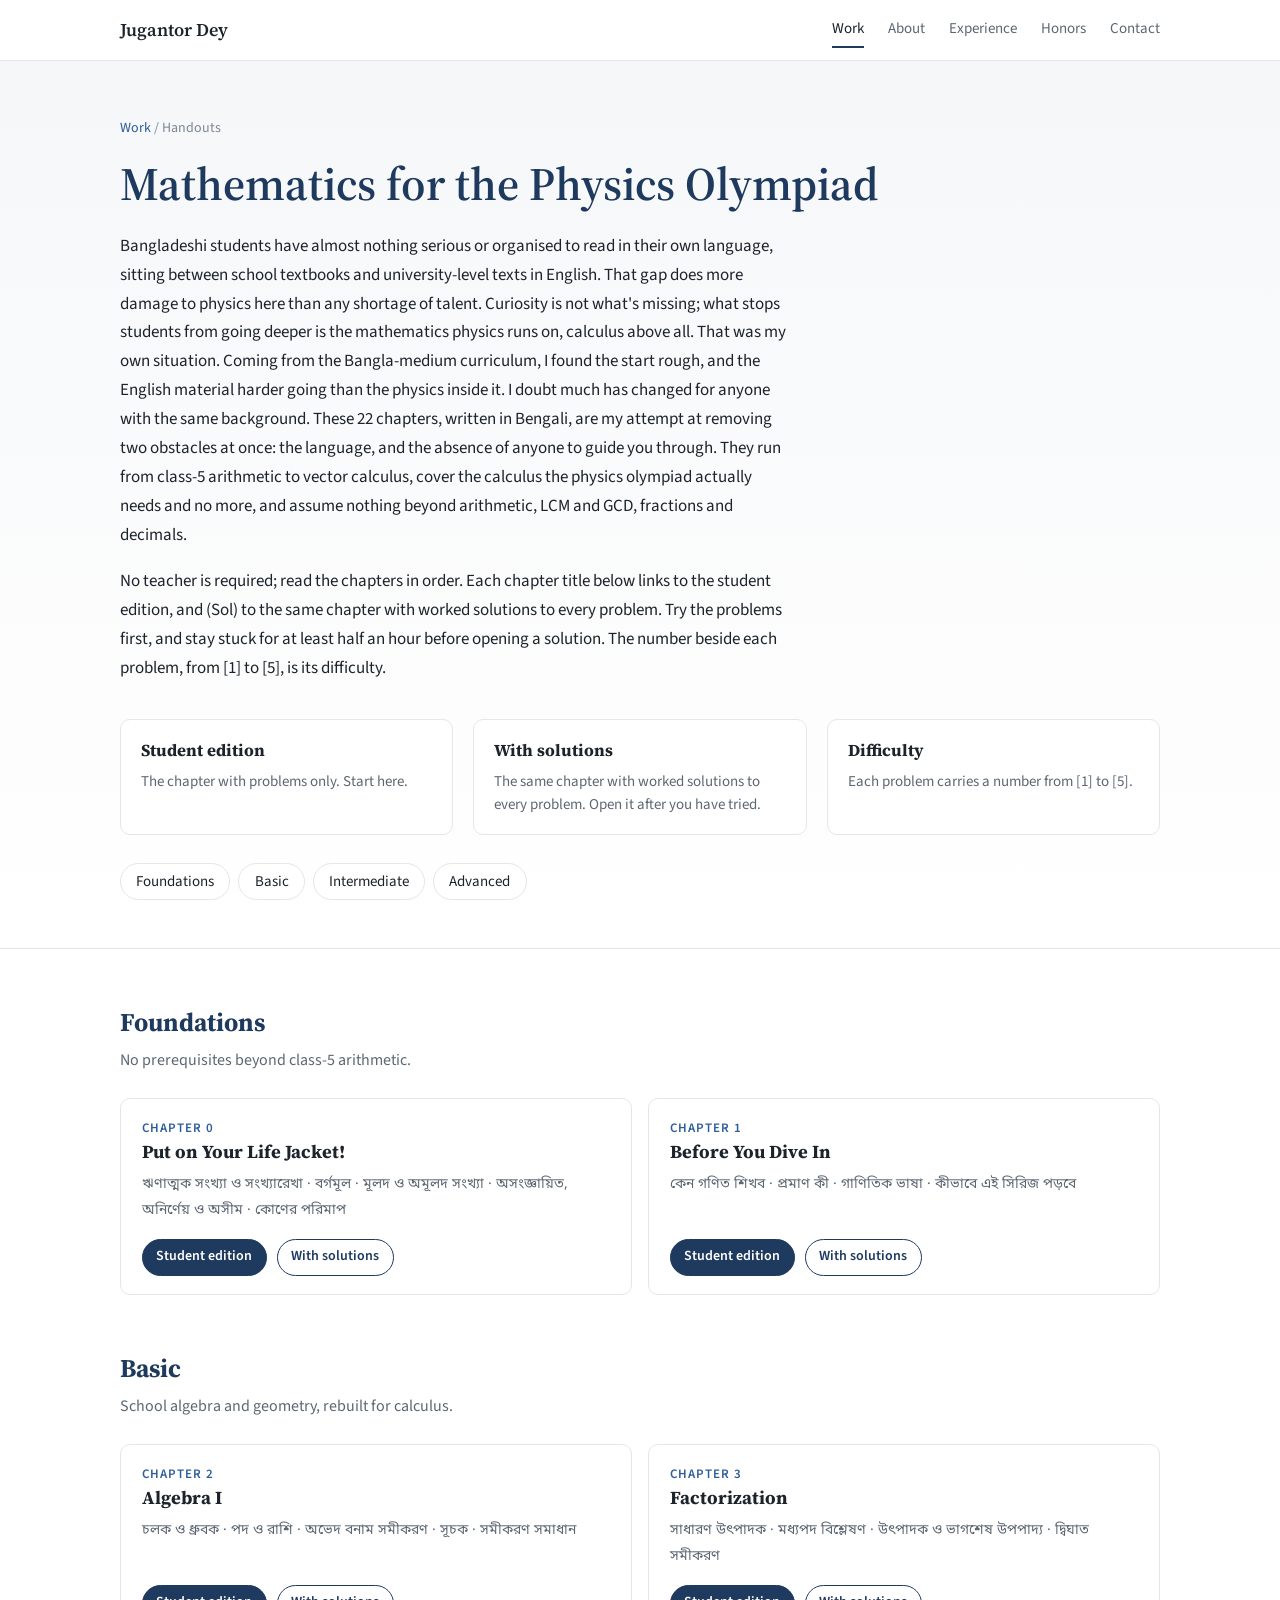
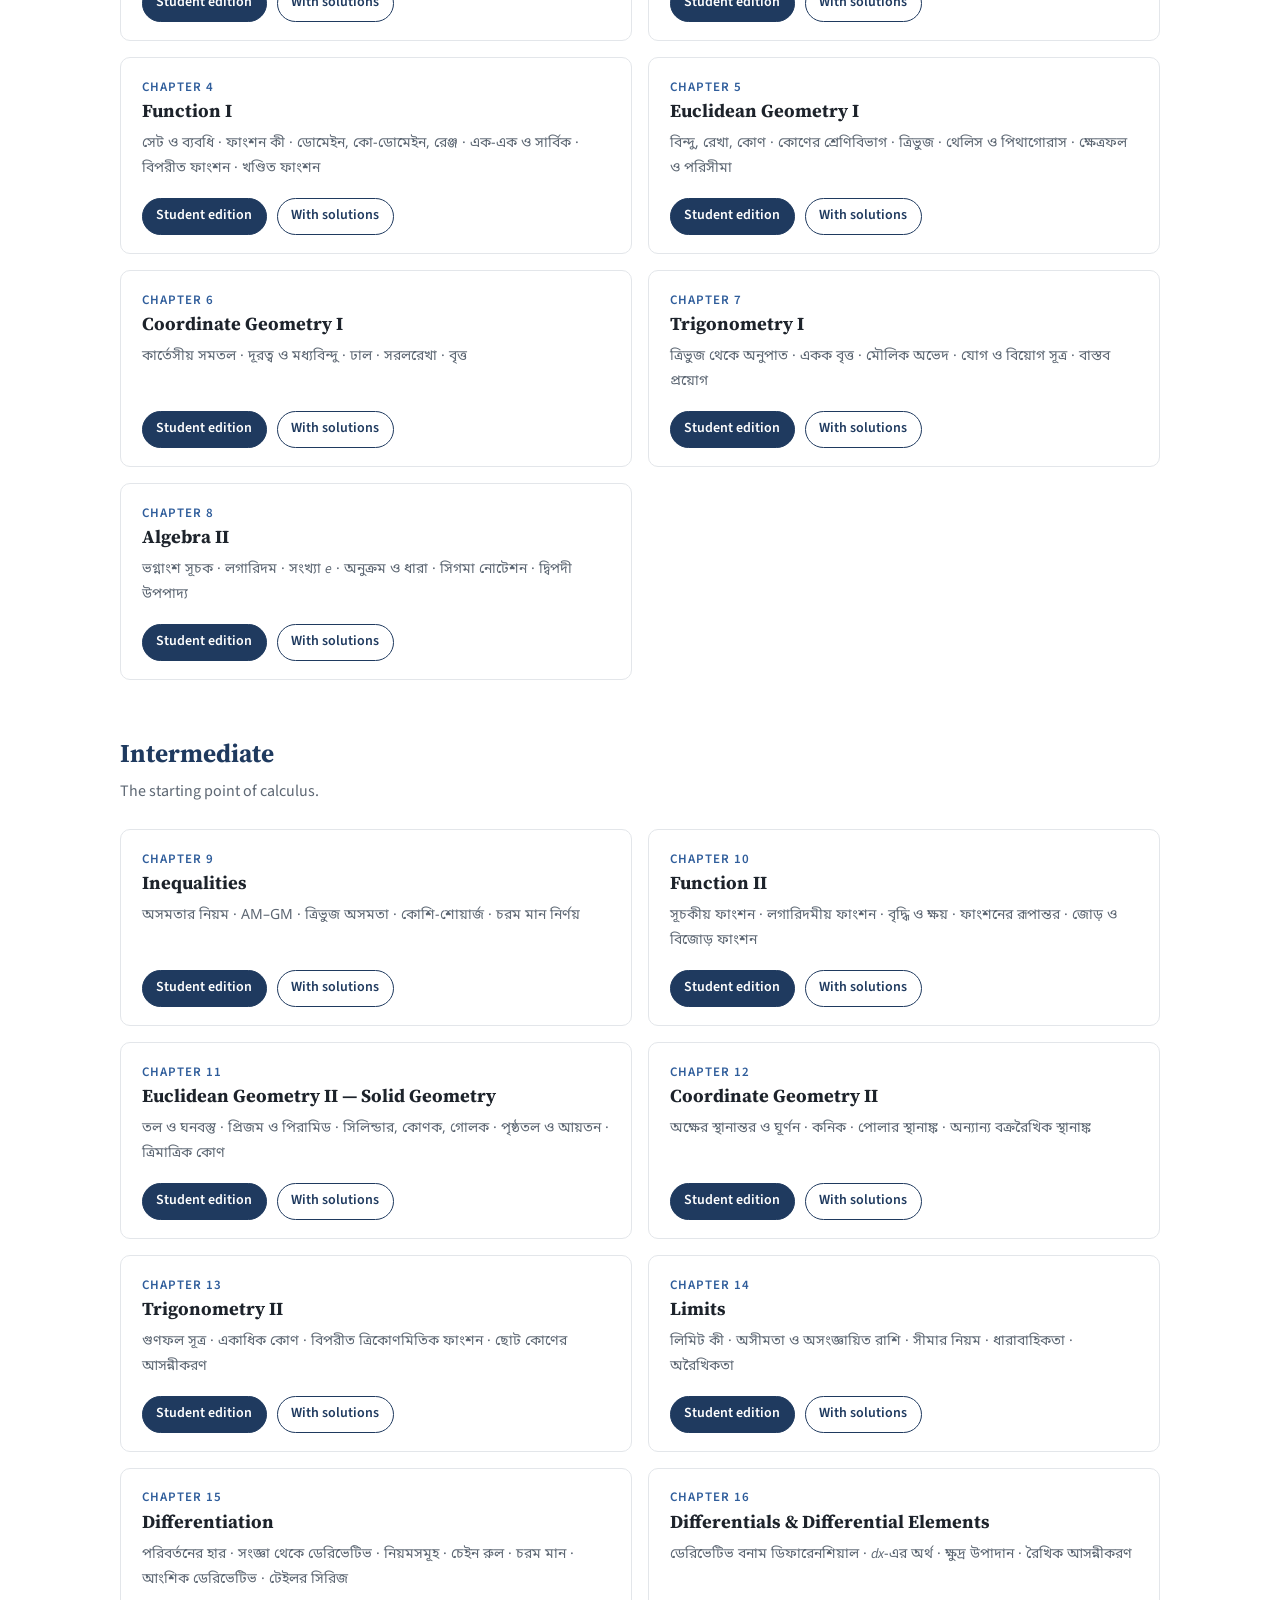
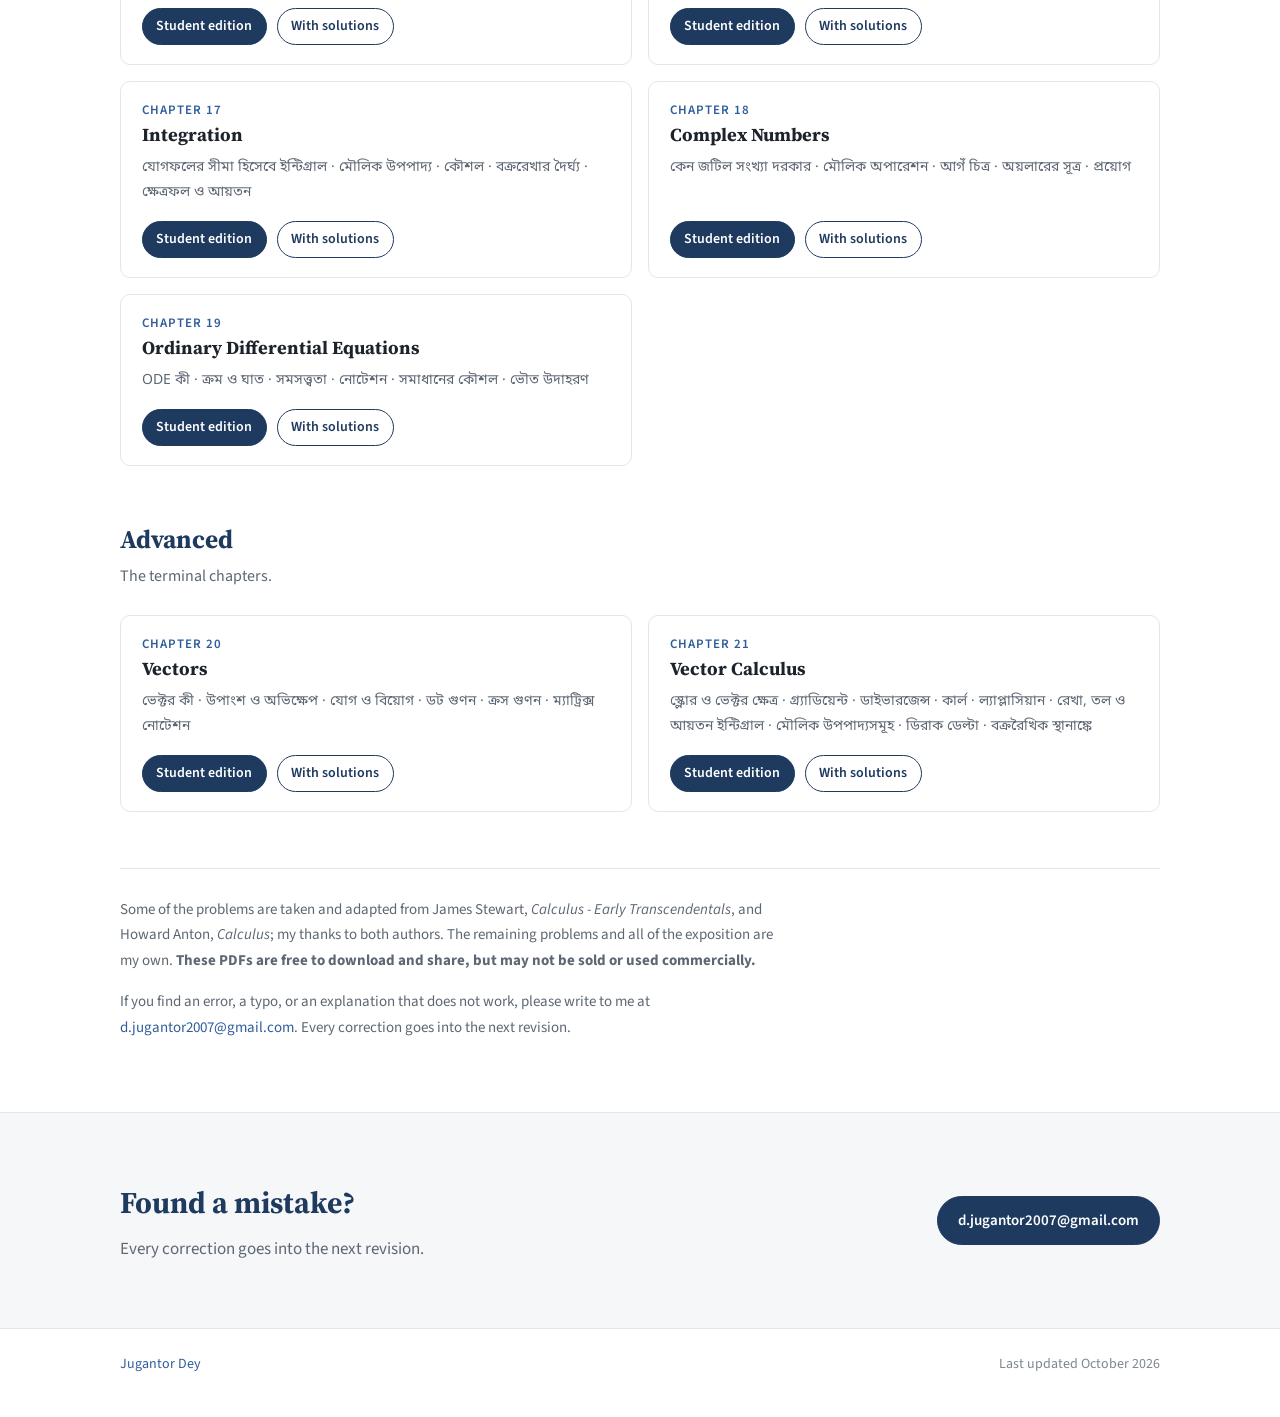
==== handouts.html @ 784e4727 "Add files via upload" ====
<!DOCTYPE html>
<html lang="en">
<head>
<meta charset="utf-8">
<meta name="viewport" content="width=device-width, initial-scale=1">
<title>Mathematics for the Physics Olympiad | Jugantor Dey</title>
<meta name="description" content="A free 22-chapter Bangla handout series, from class-5 arithmetic to vector calculus, for physics olympiad preparation. Student and worked-solutions editions.">
<link rel="preconnect" href="https://fonts.googleapis.com">
<link rel="preconnect" href="https://fonts.gstatic.com" crossorigin>
<link href="https://fonts.googleapis.com/css2?family=Source+Sans+3:ital,wght@0,300;0,400;0,600;1,400&family=Source+Serif+4:wght@400;600&family=Noto+Sans+Bengali:wght@400;500&display=swap" rel="stylesheet">
<link rel="stylesheet" href="style.css">
<script defer src="https://cloud.umami.is/script.js" data-website-id="651d6be3-6963-49e7-a22d-0ef7555b28bb"></script>
</head>
<body>

<header class="topbar">
  <div class="wrap">
    <a class="brand" href="./">Jugantor Dey</a>
    <nav aria-label="Main">
      <a href="./#work" aria-current="page">Work</a>
      <a href="./#about">About</a>
      <a href="./#experience">Experience</a>
      <a href="./#honors">Honors</a>
      <a href="./#contact">Contact</a>
    </nav>
  </div>
</header>

<section class="page-head">
  <div class="wrap prose">
    <p class="crumb"><a href="./#work">Work</a> / Handouts</p>
    <h1>Mathematics for the Physics Olympiad</h1>
    <p>Bangladeshi students have almost nothing serious or organised to read in their own language, sitting between school textbooks and university-level texts in English. That gap does more damage to physics here than any shortage of talent. Curiosity is not what's missing; what stops students from going deeper is the mathematics physics runs on, calculus above all. That was my own situation. Coming from the Bangla-medium curriculum, I found the start rough, and the English material harder going than the physics inside it. I doubt much has changed for anyone with the same background. These 22 chapters, written in Bengali, are my attempt at removing two obstacles at once: the language, and the absence of anyone to guide you through. They run from class-5 arithmetic to vector calculus, cover the calculus the physics olympiad actually needs and no more, and assume nothing beyond arithmetic, LCM and GCD, fractions and decimals.</p>
    <p>No teacher is required; read the chapters in order. Each chapter title below links to the student edition, and (Sol) to the same chapter with worked solutions to every problem. Try the problems first, and stay stuck for at least half an hour before opening a solution. The number beside each problem, from [1] to [5], is its difficulty.</p>
    <div class="howto">
      <div><b>Student edition</b><span>The chapter with problems only. Start here.</span></div>
      <div><b>With solutions</b><span>The same chapter with worked solutions to every problem. Open it after you have tried.</span></div>
      <div><b>Difficulty</b><span>Each problem carries a number from [1] to [5].</span></div>
    </div>
    <nav class="tiers" aria-label="Sections"><a href="#foundations">Foundations</a><a href="#basic">Basic</a><a href="#intermediate">Intermediate</a><a href="#advanced">Advanced</a></nav>
  </div>
</section>

<main>
  <div class="wrap">

  <section class="tier" id="foundations">
    <h2>Foundations</h2>
    <p class="tier-note">No prerequisites beyond class-5 arithmetic.</p>
    <div class="chapters">
      <article class="chapter">
        <span class="num">CHAPTER 0</span>
        <h3>Put on Your Life Jacket!</h3>
        <p class="topics" lang="bn">ঋণাত্মক সংখ্যা ও সংখ্যারেখা · বর্গমূল · মূলদ ও অমূলদ সংখ্যা · অসংজ্ঞায়িত, অনির্ণেয় ও অসীম · কোণের পরিমাপ</p>
        <div class="get">
          <a class="stu" target="_blank" href="pdf/ch00-student.pdf" data-goatcounter-click="ch00-student">Student edition</a>
          <a class="sol" target="_blank" href="pdf/ch00-full.pdf" data-goatcounter-click="ch00-full">With solutions</a>
        </div>
      </article>
      <article class="chapter">
        <span class="num">CHAPTER 1</span>
        <h3>Before You Dive In</h3>
        <p class="topics" lang="bn">কেন গণিত শিখব · প্রমাণ কী · গাণিতিক ভাষা · কীভাবে এই সিরিজ পড়বে</p>
        <div class="get">
          <a class="stu" target="_blank" href="pdf/ch01-student.pdf" data-goatcounter-click="ch01-student">Student edition</a>
          <a class="sol" target="_blank" href="pdf/ch01-full.pdf" data-goatcounter-click="ch01-full">With solutions</a>
        </div>
      </article>
    </div>
  </section>

  <section class="tier" id="basic">
    <h2>Basic</h2>
    <p class="tier-note">School algebra and geometry, rebuilt for calculus.</p>
    <div class="chapters">
      <article class="chapter">
        <span class="num">CHAPTER 2</span>
        <h3>Algebra I</h3>
        <p class="topics" lang="bn">চলক ও ধ্রুবক · পদ ও রাশি · অভেদ বনাম সমীকরণ · সূচক · সমীকরণ সমাধান</p>
        <div class="get">
          <a class="stu" target="_blank" href="pdf/ch02-student.pdf" data-goatcounter-click="ch02-student">Student edition</a>
          <a class="sol" target="_blank" href="pdf/ch02-full.pdf" data-goatcounter-click="ch02-full">With solutions</a>
        </div>
      </article>
      <article class="chapter">
        <span class="num">CHAPTER 3</span>
        <h3>Factorization</h3>
        <p class="topics" lang="bn">সাধারণ উৎপাদক · মধ্যপদ বিশ্লেষণ · উৎপাদক ও ভাগশেষ উপপাদ্য · দ্বিঘাত সমীকরণ</p>
        <div class="get">
          <a class="stu" target="_blank" href="pdf/ch03-student.pdf" data-goatcounter-click="ch03-student">Student edition</a>
          <a class="sol" target="_blank" href="pdf/ch03-full.pdf" data-goatcounter-click="ch03-full">With solutions</a>
        </div>
      </article>
      <article class="chapter">
        <span class="num">CHAPTER 4</span>
        <h3>Function I</h3>
        <p class="topics" lang="bn">সেট ও ব্যবধি · ফাংশন কী · ডোমেইন, কো-ডোমেইন, রেঞ্জ · এক-এক ও সার্বিক · বিপরীত ফাংশন · খণ্ডিত ফাংশন</p>
        <div class="get">
          <a class="stu" target="_blank" href="pdf/ch04-student.pdf" data-goatcounter-click="ch04-student">Student edition</a>
          <a class="sol" target="_blank" href="pdf/ch04-full.pdf" data-goatcounter-click="ch04-full">With solutions</a>
        </div>
      </article>
      <article class="chapter">
        <span class="num">CHAPTER 5</span>
        <h3>Euclidean Geometry I</h3>
        <p class="topics" lang="bn">বিন্দু, রেখা, কোণ · কোণের শ্রেণিবিভাগ · ত্রিভুজ · থেলিস ও পিথাগোরাস · ক্ষেত্রফল ও পরিসীমা</p>
        <div class="get">
          <a class="stu" target="_blank" href="pdf/ch05-student.pdf" data-goatcounter-click="ch05-student">Student edition</a>
          <a class="sol" target="_blank" href="pdf/ch05-full.pdf" data-goatcounter-click="ch05-full">With solutions</a>
        </div>
      </article>
      <article class="chapter">
        <span class="num">CHAPTER 6</span>
        <h3>Coordinate Geometry I</h3>
        <p class="topics" lang="bn">কার্তেসীয় সমতল · দূরত্ব ও মধ্যবিন্দু · ঢাল · সরলরেখা · বৃত্ত</p>
        <div class="get">
          <a class="stu" target="_blank" href="pdf/ch06-student.pdf" data-goatcounter-click="ch06-student">Student edition</a>
          <a class="sol" target="_blank" href="pdf/ch06-full.pdf" data-goatcounter-click="ch06-full">With solutions</a>
        </div>
      </article>
      <article class="chapter">
        <span class="num">CHAPTER 7</span>
        <h3>Trigonometry I</h3>
        <p class="topics" lang="bn">ত্রিভুজ থেকে অনুপাত · একক বৃত্ত · মৌলিক অভেদ · যোগ ও বিয়োগ সূত্র · বাস্তব প্রয়োগ</p>
        <div class="get">
          <a class="stu" target="_blank" href="pdf/ch07-student.pdf" data-goatcounter-click="ch07-student">Student edition</a>
          <a class="sol" target="_blank" href="pdf/ch07-full.pdf" data-goatcounter-click="ch07-full">With solutions</a>
        </div>
      </article>
      <article class="chapter">
        <span class="num">CHAPTER 8</span>
        <h3>Algebra II</h3>
        <p class="topics" lang="bn">ভগ্নাংশ সূচক · লগারিদম · সংখ্যা <i lang="en">e</i> · অনুক্রম ও ধারা · সিগমা নোটেশন · দ্বিপদী উপপাদ্য</p>
        <div class="get">
          <a class="stu" target="_blank" href="pdf/ch08-student.pdf" data-goatcounter-click="ch08-student">Student edition</a>
          <a class="sol" target="_blank" href="pdf/ch08-full.pdf" data-goatcounter-click="ch08-full">With solutions</a>
        </div>
      </article>
    </div>
  </section>

  <section class="tier" id="intermediate">
    <h2>Intermediate</h2>
    <p class="tier-note">The starting point of calculus.</p>
    <div class="chapters">
      <article class="chapter">
        <span class="num">CHAPTER 9</span>
        <h3>Inequalities</h3>
        <p class="topics" lang="bn">অসমতার নিয়ম · AM–GM · ত্রিভুজ অসমতা · কোশি-শোয়ার্জ · চরম মান নির্ণয়</p>
        <div class="get">
          <a class="stu" target="_blank" href="pdf/ch09-student.pdf" data-goatcounter-click="ch09-student">Student edition</a>
          <a class="sol" target="_blank" href="pdf/ch09-full.pdf" data-goatcounter-click="ch09-full">With solutions</a>
        </div>
      </article>
      <article class="chapter">
        <span class="num">CHAPTER 10</span>
        <h3>Function II</h3>
        <p class="topics" lang="bn">সূচকীয় ফাংশন · লগারিদমীয় ফাংশন · বৃদ্ধি ও ক্ষয় · ফাংশনের রূপান্তর · জোড় ও বিজোড় ফাংশন</p>
        <div class="get">
          <a class="stu" target="_blank" href="pdf/ch10-student.pdf" data-goatcounter-click="ch10-student">Student edition</a>
          <a class="sol" target="_blank" href="pdf/ch10-full.pdf" data-goatcounter-click="ch10-full">With solutions</a>
        </div>
      </article>
      <article class="chapter">
        <span class="num">CHAPTER 11</span>
        <h3>Euclidean Geometry II — Solid Geometry</h3>
        <p class="topics" lang="bn">তল ও ঘনবস্তু · প্রিজম ও পিরামিড · সিলিন্ডার, কোণক, গোলক · পৃষ্ঠতল ও আয়তন · ত্রিমাত্রিক কোণ</p>
        <div class="get">
          <a class="stu" target="_blank" href="pdf/ch11-student.pdf" data-goatcounter-click="ch11-student">Student edition</a>
          <a class="sol" target="_blank" href="pdf/ch11-full.pdf" data-goatcounter-click="ch11-full">With solutions</a>
        </div>
      </article>
      <article class="chapter">
        <span class="num">CHAPTER 12</span>
        <h3>Coordinate Geometry II</h3>
        <p class="topics" lang="bn">অক্ষের স্থানান্তর ও ঘূর্ণন · কনিক · পোলার স্থানাঙ্ক · অন্যান্য বক্ররৈখিক স্থানাঙ্ক</p>
        <div class="get">
          <a class="stu" target="_blank" href="pdf/ch12-student.pdf" data-goatcounter-click="ch12-student">Student edition</a>
          <a class="sol" target="_blank" href="pdf/ch12-full.pdf" data-goatcounter-click="ch12-full">With solutions</a>
        </div>
      </article>
      <article class="chapter">
        <span class="num">CHAPTER 13</span>
        <h3>Trigonometry II</h3>
        <p class="topics" lang="bn">গুণফল সূত্র · একাধিক কোণ · বিপরীত ত্রিকোণমিতিক ফাংশন · ছোট কোণের আসন্নীকরণ</p>
        <div class="get">
          <a class="stu" target="_blank" href="pdf/ch13-student.pdf" data-goatcounter-click="ch13-student">Student edition</a>
          <a class="sol" target="_blank" href="pdf/ch13-full.pdf" data-goatcounter-click="ch13-full">With solutions</a>
        </div>
      </article>
      <article class="chapter">
        <span class="num">CHAPTER 14</span>
        <h3>Limits</h3>
        <p class="topics" lang="bn">লিমিট কী · অসীমতা ও অসংজ্ঞায়িত রাশি · সীমার নিয়ম · ধারাবাহিকতা · অরৈখিকতা</p>
        <div class="get">
          <a class="stu" target="_blank" href="pdf/ch14-student.pdf" data-goatcounter-click="ch14-student">Student edition</a>
          <a class="sol" target="_blank" href="pdf/ch14-full.pdf" data-goatcounter-click="ch14-full">With solutions</a>
        </div>
      </article>
      <article class="chapter">
        <span class="num">CHAPTER 15</span>
        <h3>Differentiation</h3>
        <p class="topics" lang="bn">পরিবর্তনের হার · সংজ্ঞা থেকে ডেরিভেটিভ · নিয়মসমূহ · চেইন রুল · চরম মান · আংশিক ডেরিভেটিভ · টেইলর সিরিজ</p>
        <div class="get">
          <a class="stu" target="_blank" href="pdf/ch15-student.pdf" data-goatcounter-click="ch15-student">Student edition</a>
          <a class="sol" target="_blank" href="pdf/ch15-full.pdf" data-goatcounter-click="ch15-full">With solutions</a>
        </div>
      </article>
      <article class="chapter">
        <span class="num">CHAPTER 16</span>
        <h3>Differentials &amp; Differential Elements</h3>
        <p class="topics" lang="bn">ডেরিভেটিভ বনাম ডিফারেনশিয়াল · <i lang="en">dx</i>-এর অর্থ · ক্ষুদ্র উপাদান · রৈখিক আসন্নীকরণ</p>
        <div class="get">
          <a class="stu" target="_blank" href="pdf/ch16-student.pdf" data-goatcounter-click="ch16-student">Student edition</a>
          <a class="sol" target="_blank" href="pdf/ch16-full.pdf" data-goatcounter-click="ch16-full">With solutions</a>
        </div>
      </article>
      <article class="chapter">
        <span class="num">CHAPTER 17</span>
        <h3>Integration</h3>
        <p class="topics" lang="bn">যোগফলের সীমা হিসেবে ইন্টিগ্রাল · মৌলিক উপপাদ্য · কৌশল · বক্ররেখার দৈর্ঘ্য · ক্ষেত্রফল ও আয়তন</p>
        <div class="get">
          <a class="stu" target="_blank" href="pdf/ch17-student.pdf" data-goatcounter-click="ch17-student">Student edition</a>
          <a class="sol" target="_blank" href="pdf/ch17-full.pdf" data-goatcounter-click="ch17-full">With solutions</a>
        </div>
      </article>
      <article class="chapter">
        <span class="num">CHAPTER 18</span>
        <h3>Complex Numbers</h3>
        <p class="topics" lang="bn">কেন জটিল সংখ্যা দরকার · মৌলিক অপারেশন · আর্গঁ চিত্র · অয়লারের সূত্র · প্রয়োগ</p>
        <div class="get">
          <a class="stu" target="_blank" href="pdf/ch18-student.pdf" data-goatcounter-click="ch18-student">Student edition</a>
          <a class="sol" target="_blank" href="pdf/ch18-full.pdf" data-goatcounter-click="ch18-full">With solutions</a>
        </div>
      </article>
      <article class="chapter">
        <span class="num">CHAPTER 19</span>
        <h3>Ordinary Differential Equations</h3>
        <p class="topics" lang="bn">ODE কী · ক্রম ও ঘাত · সমসত্ত্বতা · নোটেশন · সমাধানের কৌশল · ভৌত উদাহরণ</p>
        <div class="get">
          <a class="stu" target="_blank" href="pdf/ch19-student.pdf" data-goatcounter-click="ch19-student">Student edition</a>
          <a class="sol" target="_blank" href="pdf/ch19-full.pdf" data-goatcounter-click="ch19-full">With solutions</a>
        </div>
      </article>
    </div>
  </section>

  <section class="tier" id="advanced">
    <h2>Advanced</h2>
    <p class="tier-note">The terminal chapters.</p>
    <div class="chapters">
      <article class="chapter">
        <span class="num">CHAPTER 20</span>
        <h3>Vectors</h3>
        <p class="topics" lang="bn">ভেক্টর কী · উপাংশ ও অভিক্ষেপ · যোগ ও বিয়োগ · ডট গুণন · ক্রস গুণন · ম্যাট্রিক্স নোটেশন</p>
        <div class="get">
          <a class="stu" target="_blank" href="pdf/ch20-student.pdf" data-goatcounter-click="ch20-student">Student edition</a>
          <a class="sol" target="_blank" href="pdf/ch20-full.pdf" data-goatcounter-click="ch20-full">With solutions</a>
        </div>
      </article>
      <article class="chapter">
        <span class="num">CHAPTER 21</span>
        <h3>Vector Calculus</h3>
        <p class="topics" lang="bn">স্কেলার ও ভেক্টর ক্ষেত্র · গ্র্যাডিয়েন্ট · ডাইভারজেন্স · কার্ল · ল্যাপ্লাসিয়ান · রেখা, তল ও আয়তন ইন্টিগ্রাল · মৌলিক উপপাদ্যসমূহ · ডিরাক ডেল্টা · বক্ররৈখিক স্থানাঙ্কে</p>
        <div class="get">
          <a class="stu" target="_blank" href="pdf/ch21-student.pdf" data-goatcounter-click="ch21-student">Student edition</a>
          <a class="sol" target="_blank" href="pdf/ch21-full.pdf" data-goatcounter-click="ch21-full">With solutions</a>
        </div>
      </article>
    </div>
  </section>

    <div class="notes">
      <p>Some of the problems are taken and adapted from James Stewart, <i>Calculus - Early Transcendentals</i>, and Howard Anton, <i>Calculus</i>; my thanks to both authors. The remaining problems and all of the exposition are my own. <b>These PDFs are free to download and share, but may not be sold or used commercially.</b></p>
      <p>If you find an error, a typo, or an explanation that does not work, please write to me at <a href="mailto:d.jugantor2007@gmail.com">d.jugantor2007@gmail.com</a>. Every correction goes into the next revision.</p>
    </div>
  </div>
</main>

<section class="contact" id="contact">
  <div class="wrap">
    <div>
      <h2>Found a mistake?</h2>
      <p>Every correction goes into the next revision.</p>
    </div>
    <div class="btn-row">
      <a class="btn" href="mailto:d.jugantor2007@gmail.com">d.jugantor2007@gmail.com</a>
    </div>
  </div>
</section>

<footer>
  <div class="wrap">
    <p><a href="./">Jugantor Dey</a></p>
    <p>Last updated October 2026</p>
  </div>
</footer>

<script data-goatcounter="https://jugantordey.goatcounter.com/count"
        async src="//gc.zgo.at/count.js"></script>

</body>
</html>
---- style.css ----
/* ==========================================================================
   Jugantor Dey — portfolio stylesheet
   Headings: Source Serif 4. Body: Source Sans 3. Bengali: Noto Sans Bengali
   (any element carrying lang="bn" picks it up automatically).
   ========================================================================== */

:root {
  --bg:        #ffffff;
  --bg-soft:   #f6f7f9;
  --ink:       #1d232b;
  --muted:     #5d6773;
  --faint:     #7d8793;
  --rule:      #e3e6ea;
  --accent:    #1f3a5f;
  --accent-2:  #2f5d9b;
  --accent-bg: #eef3f9;

  --serif: "Source Serif 4", Georgia, "Times New Roman", serif;
  --sans:  "Source Sans 3", -apple-system, "Segoe UI", Roboto, sans-serif;
  --bn:    "Noto Sans Bengali", sans-serif;

  --wrap: 68rem;
  --measure: 42rem;
  --radius: 10px;
}

*, *::before, *::after { box-sizing: border-box; }
html { -webkit-text-size-adjust: 100%; scroll-behavior: smooth; scroll-padding-top: 4.5rem; }

body {
  margin: 0;
  background: var(--bg);
  color: var(--ink);
  font-family: var(--sans);
  font-size: 1.0625rem;
  line-height: 1.7;
  text-rendering: optimizeLegibility;
}

img { max-width: 100%; display: block; }

[lang="bn"] { font-family: var(--bn); line-height: 1.85; }
[lang="bn"] [lang="en"] { font-family: var(--sans); }

a { color: var(--accent-2); text-decoration: none; }
a:hover { text-decoration: underline; }
a:focus-visible, button:focus-visible {
  outline: 2px solid var(--accent-2);
  outline-offset: 2px;
  border-radius: 3px;
}

.wrap { max-width: var(--wrap); margin-inline: auto; padding-inline: 1.5rem; }

/* --- top navigation ------------------------------------------------------ */

.topbar {
  position: sticky;
  top: 0;
  z-index: 10;
  background: rgba(255,255,255,.94);
  backdrop-filter: blur(8px);
  border-bottom: 1px solid var(--rule);
}

.topbar .wrap {
  display: flex;
  align-items: center;
  justify-content: space-between;
  gap: 1.5rem;
  min-height: 3.75rem;
}

.brand {
  font-family: var(--serif);
  font-weight: 600;
  font-size: 1.125rem;
  color: var(--ink);
  white-space: nowrap;
}
.brand:hover { text-decoration: none; color: var(--accent); }

.topbar nav { display: flex; gap: 1.5rem; font-size: 0.9375rem; overflow-x: auto; }
.topbar nav a { color: var(--muted); white-space: nowrap; padding: .25rem 0; border-bottom: 2px solid transparent; }
.topbar nav a:hover { color: var(--ink); text-decoration: none; }
.topbar nav a[aria-current="page"] { color: var(--ink); border-bottom-color: var(--accent); }

/* --- hero ---------------------------------------------------------------- */

.hero { padding: 4.5rem 0 4rem; background: linear-gradient(180deg, var(--bg-soft), var(--bg)); border-bottom: 1px solid var(--rule); }

.hero .wrap {
  display: grid;
  grid-template-columns: 1fr 15rem;
  gap: 3.5rem;
  align-items: center;
}

.eyebrow {
  font-size: 0.8125rem;
  letter-spacing: .12em;
  text-transform: uppercase;
  color: var(--accent-2);
  font-weight: 600;
  margin: 0 0 .9rem;
}

.hero h1 {
  font-family: var(--serif);
  font-weight: 600;
  font-size: clamp(2.4rem, 5.5vw, 3.6rem);
  line-height: 1.1;
  letter-spacing: -0.01em;
  margin: 0 0 1.1rem;
  color: var(--accent);
}

.hero .lead { font-size: 1.25rem; line-height: 1.6; color: var(--ink); max-width: 36rem; margin: 0 0 1.75rem; }

.btn-row { display: flex; flex-wrap: wrap; gap: .75rem; }

.btn {
  display: inline-block;
  padding: .65rem 1.25rem;
  border-radius: 999px;
  font-weight: 600;
  font-size: .9375rem;
  border: 1px solid var(--accent);
  background: var(--accent);
  color: #fff;
}
.btn:hover { background: var(--accent-2); border-color: var(--accent-2); text-decoration: none; color: #fff; }
.btn.ghost { background: transparent; color: var(--accent); }
.btn.ghost:hover { background: var(--accent-bg); color: var(--accent); }

.portrait {
  width: 15rem;
  height: 15rem;
  border-radius: 50%;
  object-fit: cover;
  border: 6px solid #fff;
  box-shadow: 0 0 0 1px var(--rule), 0 14px 34px rgba(31,58,95,.14);
  justify-self: end;
}

/* --- sections ------------------------------------------------------------ */

section.block { padding: 4.5rem 0 0; }

.sec-head { margin-bottom: 2rem; }
.sec-head h2 {
  font-family: var(--serif);
  font-weight: 600;
  font-size: 1.9rem;
  line-height: 1.2;
  margin: 0 0 .4rem;
  color: var(--accent);
}
.sec-head p { margin: 0; color: var(--muted); max-width: var(--measure); }

/* --- work cards ---------------------------------------------------------- */

.cards { display: grid; grid-template-columns: repeat(2, 1fr); gap: 1.25rem; }

.card {
  display: flex;
  flex-direction: column;
  border: 1px solid var(--rule);
  border-radius: var(--radius);
  padding: 1.6rem 1.6rem 1.4rem;
  background: #fff;
  transition: box-shadow .15s, border-color .15s;
}
.card:hover { border-color: #cdd4dd; box-shadow: 0 8px 24px rgba(31,58,95,.08); }

.card.featured {
  grid-column: 1 / -1;
  background: var(--accent);
  border-color: var(--accent);
  color: #e9eef5;
}
.card.featured h3 { color: #fff; }
.card.featured .tag { color: #b9c7d9; }
.card.featured p { color: #dbe4ef; }
.card.featured .stats { border-top-color: rgba(255,255,255,.2); }
.card.featured .stats b { color: #fff; }
.card.featured .stats span { color: #b9c7d9; }
.card.featured .btn { background: #fff; color: var(--accent); border-color: #fff; }
.card.featured .btn:hover { background: var(--accent-bg); color: var(--accent); }
.card.featured .btn.ghost { background: transparent; color: #fff; border-color: rgba(255,255,255,.55); }
.card.featured .btn.ghost:hover { background: rgba(255,255,255,.12); color: #fff; }

.tag { font-size: .75rem; letter-spacing: .1em; text-transform: uppercase; color: var(--faint); font-weight: 600; margin: 0 0 .5rem; }
.card h3 { font-family: var(--serif); font-size: 1.4rem; line-height: 1.25; margin: 0 0 .6rem; color: var(--ink); }
.card p { margin: 0 0 1rem; color: var(--muted); font-size: 1rem; line-height: 1.65; }
.card .more { margin-top: auto; font-weight: 600; font-size: .9375rem; }
.card.featured p { max-width: 46rem; }

.stats { display: flex; flex-wrap: wrap; gap: 1.25rem 2.5rem; padding-top: 1.1rem; margin: 0 0 1.4rem; border-top: 1px solid var(--rule); }
.stats div { display: flex; flex-direction: column; }
.stats b { font-family: var(--serif); font-size: 1.6rem; line-height: 1.1; color: var(--accent); }
.stats span { font-size: .8125rem; color: var(--muted); }

/* --- about --------------------------------------------------------------- */

.about { display: grid; grid-template-columns: 1fr 17rem; gap: 3.5rem; align-items: start; }
.about p { margin: 0 0 1.1rem; max-width: var(--measure); }

.facts { background: var(--bg-soft); border: 1px solid var(--rule); border-radius: var(--radius); padding: 1.25rem 1.4rem; }
.facts h3 { margin: 0 0 .75rem; font-size: .8125rem; letter-spacing: .1em; text-transform: uppercase; color: var(--faint); }
.facts dl { margin: 0; }
.facts dt { font-weight: 600; font-size: .9375rem; margin-top: .8rem; }
.facts dt:first-child { margin-top: 0; }
.facts dd { margin: 0; color: var(--muted); font-size: .9375rem; line-height: 1.5; }

/* --- timeline ------------------------------------------------------------ */

.timeline { list-style: none; margin: 0; padding: 0; border-left: 2px solid var(--rule); }
.timeline li { position: relative; padding: 0 0 1.75rem 1.75rem; }
.timeline li:last-child { padding-bottom: 0; }
.timeline li::before {
  content: "";
  position: absolute;
  left: -7px; top: .5rem;
  width: 12px; height: 12px;
  border-radius: 50%;
  background: #fff;
  border: 2px solid var(--accent-2);
}
.timeline .when { font-size: .875rem; color: var(--faint); margin: 0; }
.timeline h3 { font-size: 1.125rem; margin: .1rem 0 .1rem; line-height: 1.35; }
.timeline .org { margin: 0; color: var(--muted); }
.timeline .what { margin: .35rem 0 0; color: var(--muted); font-size: 1rem; max-width: var(--measure); }

/* --- two-column lists ---------------------------------------------------- */

.cols { display: grid; grid-template-columns: repeat(2, 1fr); gap: 3rem; }
.cols h3 { font-family: var(--serif); font-size: 1.25rem; margin: 0 0 1rem; color: var(--ink); }

.rows { list-style: none; margin: 0; padding: 0; }
.rows li { padding: .85rem 0; border-top: 1px solid var(--rule); display: grid; grid-template-columns: 4.5rem 1fr; gap: 1rem; }
.rows li:last-child { border-bottom: 1px solid var(--rule); }
.rows .yr { color: var(--faint); font-size: .9375rem; font-variant-numeric: tabular-nums; }
.rows .t { font-weight: 600; line-height: 1.4; }
.rows .d { color: var(--muted); font-size: .9375rem; line-height: 1.55; margin-top: .1rem; }

/* --- contact ------------------------------------------------------------- */

.contact { background: var(--bg-soft); border-top: 1px solid var(--rule); padding: 4rem 0; margin-top: 4.5rem; }
.contact .wrap { display: flex; flex-wrap: wrap; align-items: center; justify-content: space-between; gap: 1.5rem 3rem; }
.contact h2 { font-family: var(--serif); font-size: 1.9rem; margin: 0 0 .4rem; color: var(--accent); }
.contact p { margin: 0; color: var(--muted); }

footer { padding: 1.5rem 0 2.5rem; font-size: .875rem; color: var(--faint); border-top: 1px solid var(--rule); }
footer .wrap { display: flex; flex-wrap: wrap; justify-content: space-between; gap: .5rem 2rem; }
footer p { margin: 0; }

/* --- handouts page ------------------------------------------------------- */

.page-head { padding: 3.5rem 0 3rem; background: linear-gradient(180deg, var(--bg-soft), var(--bg)); border-bottom: 1px solid var(--rule); }
.page-head h1 { font-family: var(--serif); font-weight: 600; font-size: clamp(2rem, 4.5vw, 2.9rem); line-height: 1.15; margin: 0 0 1.25rem; color: var(--accent); }
.crumb { font-size: .875rem; margin: 0 0 1rem; color: var(--faint); }
.prose p { margin: 0 0 1.1rem; max-width: var(--measure); }

.howto { margin: 2.25rem 0 0; display: grid; grid-template-columns: repeat(3, 1fr); gap: 1.25rem; }
.howto div { background: #fff; border: 1px solid var(--rule); border-radius: var(--radius); padding: 1.1rem 1.25rem; }
.howto b { display: block; font-family: var(--serif); font-size: 1.05rem; margin-bottom: .25rem; }
.howto span { font-size: .9375rem; color: var(--muted); line-height: 1.55; display: block; }

.tiers { display: flex; flex-wrap: wrap; gap: .5rem; margin-top: 1.75rem; }
.tiers a { border: 1px solid var(--rule); border-radius: 999px; padding: .3rem .95rem; font-size: .9375rem; color: var(--ink); background: #fff; }
.tiers a:hover { border-color: var(--accent-2); text-decoration: none; color: var(--accent-2); }

.tier { padding-top: 3.25rem; }
.tier h2 { font-family: var(--serif); font-size: 1.6rem; margin: 0 0 .15rem; color: var(--accent); }
.tier .tier-note { margin: 0 0 1.5rem; color: var(--muted); font-size: 1rem; }

.chapters { display: grid; grid-template-columns: repeat(2, 1fr); gap: 1rem; }

.chapter { border: 1px solid var(--rule); border-radius: var(--radius); padding: 1.1rem 1.3rem 1.15rem; background: #fff; display: flex; flex-direction: column; }
.chapter .num { font-size: .8125rem; font-weight: 600; letter-spacing: .08em; color: var(--accent-2); }
.chapter h3 { font-family: var(--serif); font-size: 1.15rem; line-height: 1.3; margin: .1rem 0 .5rem; }
.chapter .topics { font-size: .875rem; color: var(--muted); margin: 0 0 1rem; line-height: 1.8; }
.chapter .get { margin-top: auto; display: flex; gap: .6rem; flex-wrap: wrap; }
.chapter .get a { font-size: .875rem; font-weight: 600; padding: .35rem .85rem; border-radius: 999px; border: 1px solid var(--accent); }
.chapter .get a.stu { background: var(--accent); color: #fff; }
.chapter .get a.stu:hover { background: var(--accent-2); border-color: var(--accent-2); text-decoration: none; }
.chapter .get a.sol { color: var(--accent); background: #fff; }
.chapter .get a.sol:hover { background: var(--accent-bg); text-decoration: none; }

.notes { margin-top: 3.5rem; padding-top: 1.75rem; border-top: 1px solid var(--rule); }
.notes p { font-size: .9375rem; color: var(--muted); max-width: var(--measure); margin: 0 0 1rem; }

/* --- small screens ------------------------------------------------------- */

@media (max-width: 52rem) {
  .hero .wrap, .about { grid-template-columns: 1fr; gap: 2rem; }
  .hero { padding: 2.5rem 0 3rem; }
  .portrait { order: -1; justify-self: start; width: 9.5rem; height: 9.5rem; }
  .cards, .cols, .chapters, .howto { grid-template-columns: 1fr; }
  .cols { gap: 2.5rem; }
  section.block { padding-top: 3.25rem; }
}

@media (max-width: 34rem) {
  body { font-size: 1rem; }
  .wrap { padding-inline: 1.15rem; }
  .topbar .wrap { gap: .75rem; }
  .topbar nav { gap: 1rem; font-size: .875rem; }
  .brand { font-size: 1rem; }
  .hero .lead { font-size: 1.125rem; }
  .rows li { grid-template-columns: 3.6rem 1fr; gap: .6rem; }
}

@media print {
  .topbar, .btn-row { display: none; }
  .hero, .page-head { background: none; }
  a { color: #000; }
}
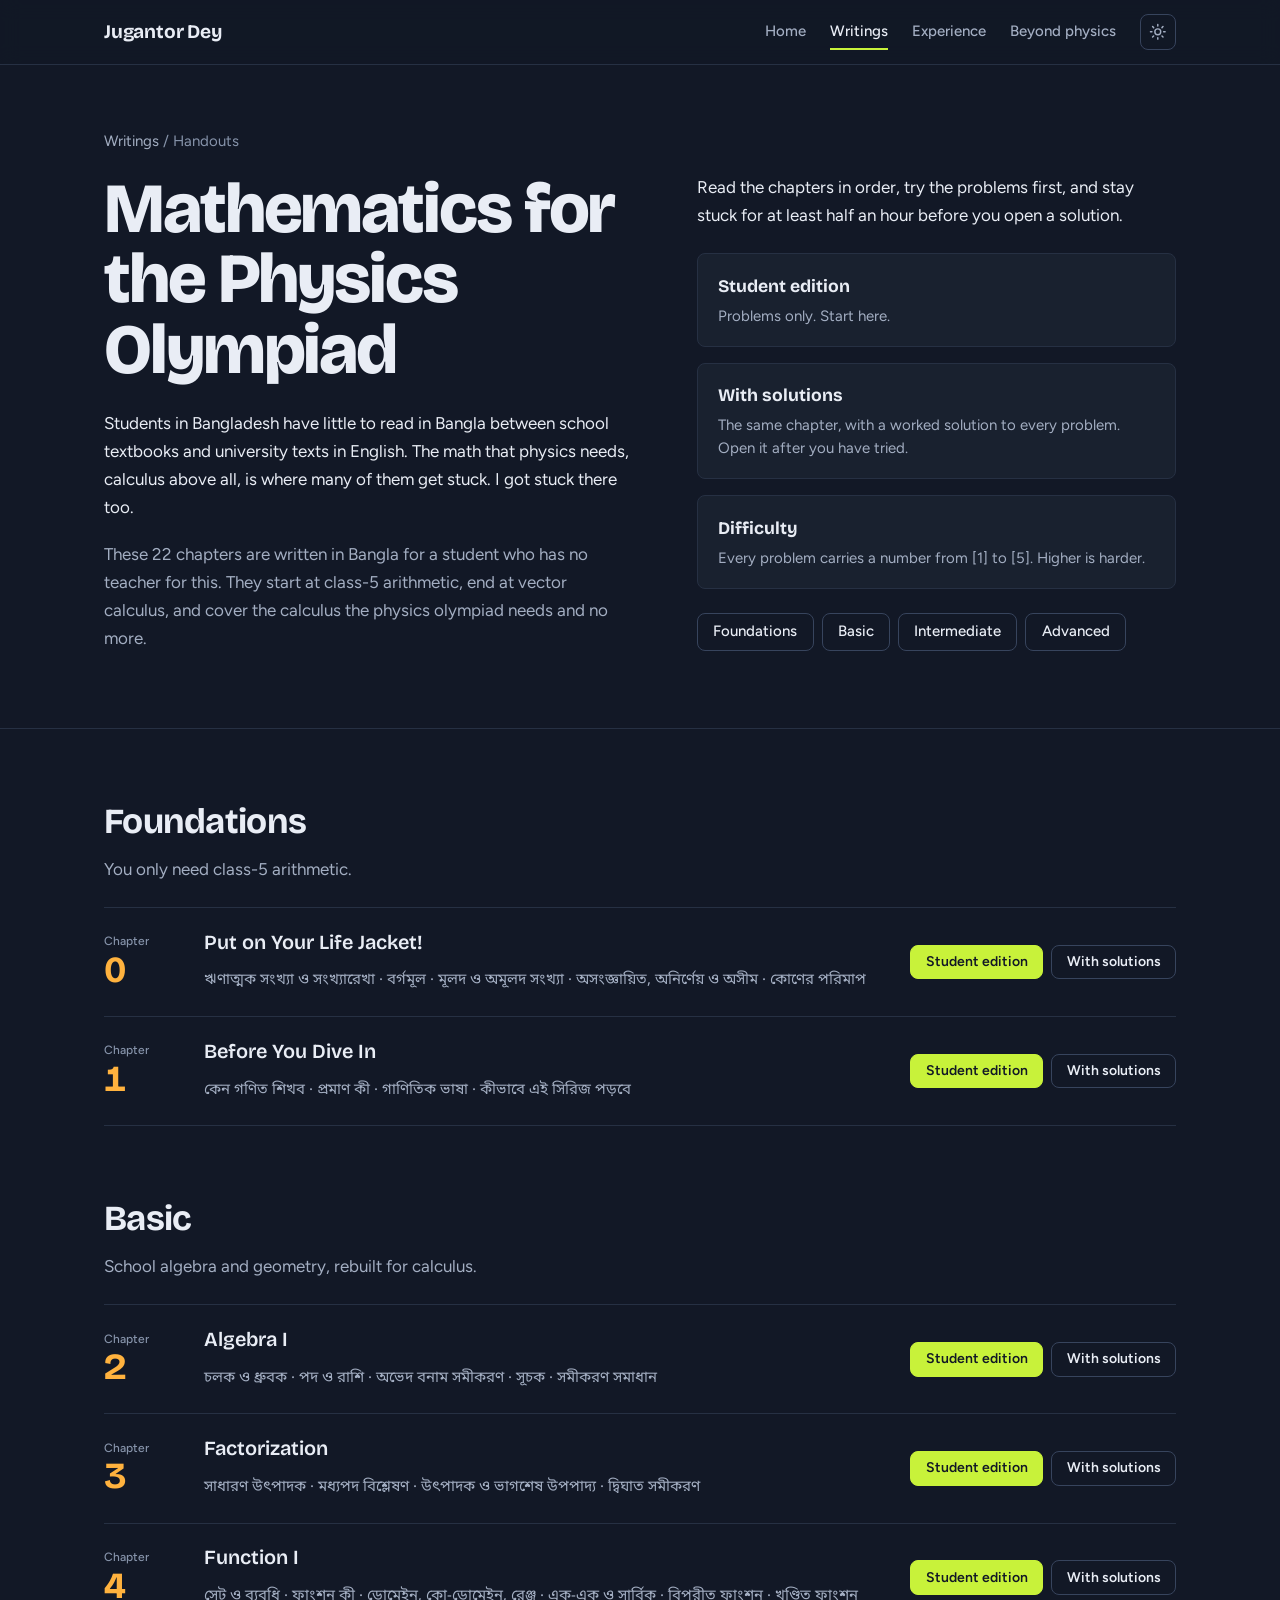
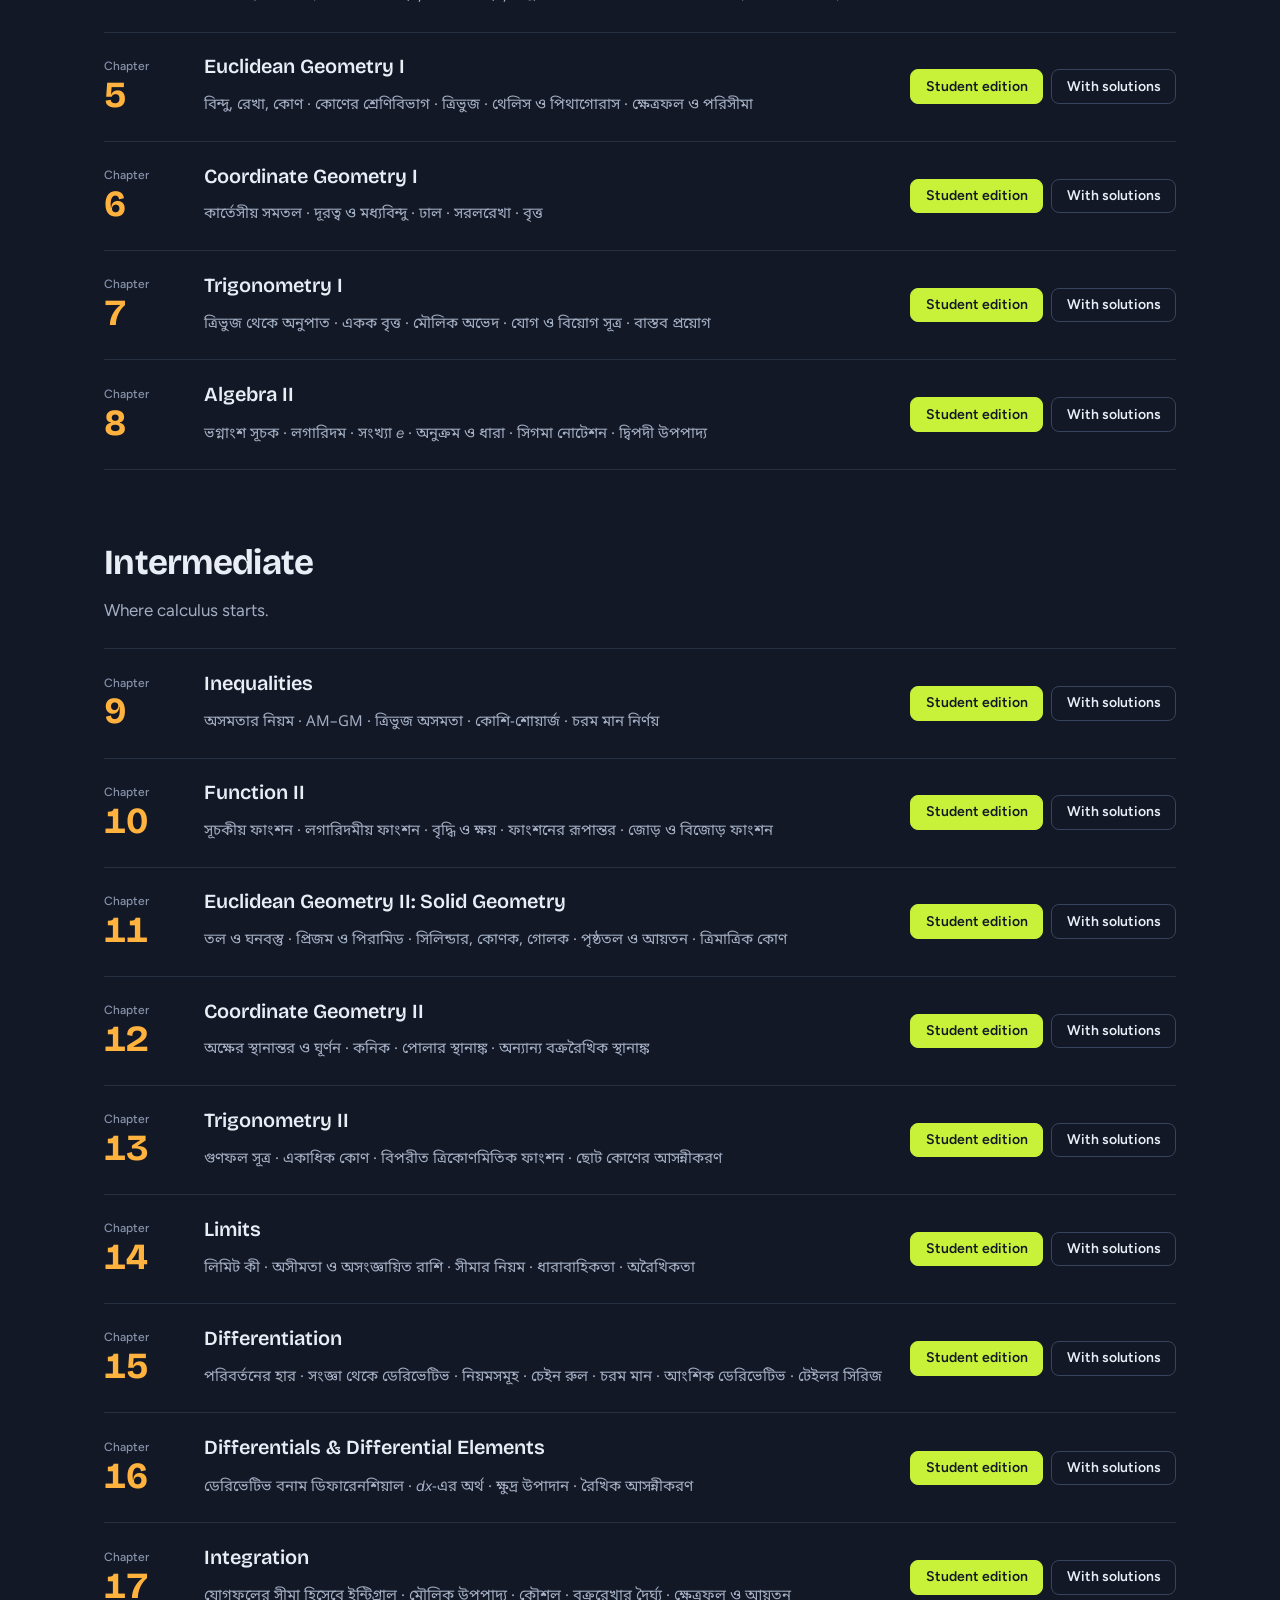
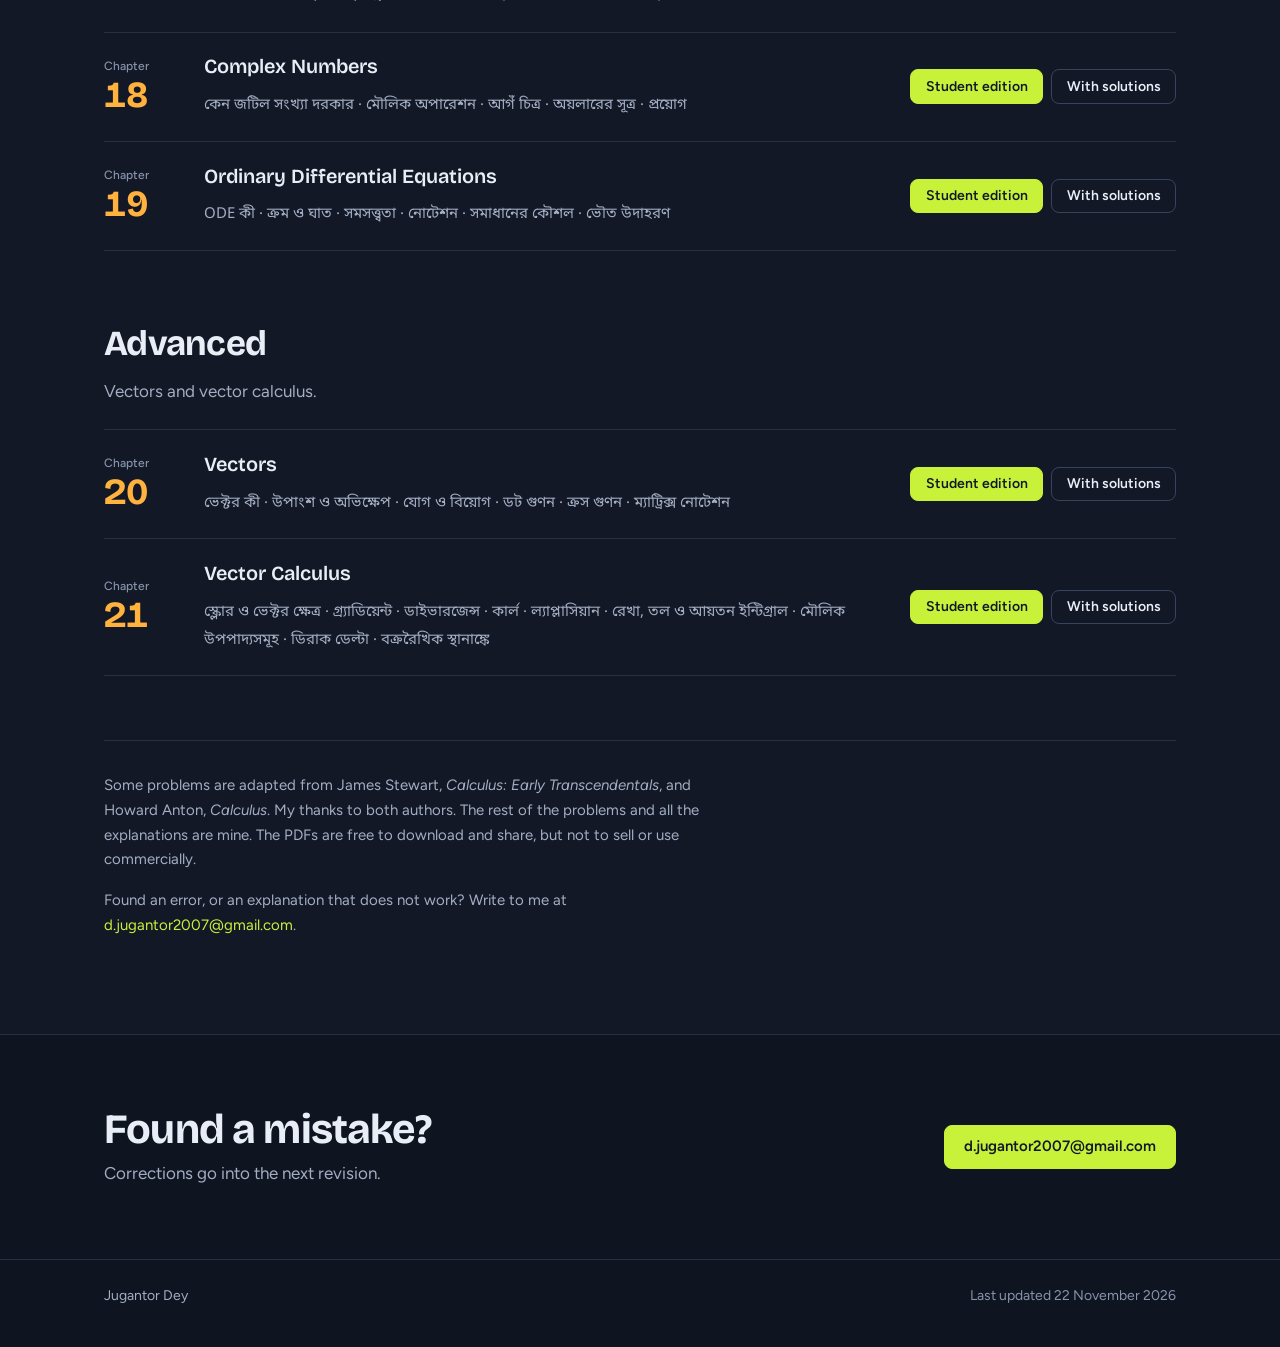
==== commit e0e4eaec: "Add files via upload" ====
--- a/handouts.html
+++ b/handouts.html
@@ -1,13 +1,18 @@
 <!DOCTYPE html>
-<html lang="en">
+<html lang="en" data-theme="dark">
 <head>
 <meta charset="utf-8">
 <meta name="viewport" content="width=device-width, initial-scale=1">
 <title>Mathematics for the Physics Olympiad | Jugantor Dey</title>
-<meta name="description" content="A free 22-chapter Bangla handout series, from class-5 arithmetic to vector calculus, for physics olympiad preparation. Student and worked-solutions editions.">
+<meta name="description" content="Free Bangla handouts that take a student from class-5 arithmetic to vector calculus, written for physics olympiad preparation. Each chapter has a student edition and a worked-solutions edition.">
+<link rel="icon" href="favicon.svg" type="image/svg+xml">
+<link rel="icon" href="favicon.ico" sizes="32x32">
+<link rel="apple-touch-icon" href="apple-touch-icon.png">
 <link rel="preconnect" href="https://fonts.googleapis.com">
 <link rel="preconnect" href="https://fonts.gstatic.com" crossorigin>
-<link href="https://fonts.googleapis.com/css2?family=Source+Sans+3:ital,wght@0,300;0,400;0,600;1,400&family=Source+Serif+4:wght@400;600&family=Noto+Sans+Bengali:wght@400;500&display=swap" rel="stylesheet">
+<link href="https://fonts.googleapis.com/css2?family=Bricolage+Grotesque:opsz,wght@12..96,500..800&family=Figtree:ital,wght@0,400..700;1,400&family=Noto+Sans+Bengali:wght@400;500&display=swap" rel="stylesheet">
+<meta name="theme-color" content="#121826">
+<script>try{document.documentElement.setAttribute("data-theme",localStorage.getItem("theme")==="light"?"light":"dark")}catch(e){document.documentElement.setAttribute("data-theme","dark")}</script>
 <link rel="stylesheet" href="style.css">
 <script defer src="https://cloud.umami.is/script.js" data-website-id="651d6be3-6963-49e7-a22d-0ef7555b28bb"></script>
 </head>
@@ -17,27 +22,35 @@
   <div class="wrap">
     <a class="brand" href="./">Jugantor Dey</a>
     <nav aria-label="Main">
-      <a href="./#work" aria-current="page">Work</a>
-      <a href="./#about">About</a>
-      <a href="./#experience">Experience</a>
-      <a href="./#honors">Honors</a>
-      <a href="./#contact">Contact</a>
+      <a href="./">Home</a>
+      <a href="writings.html" aria-current="page">Writings</a>
+      <a href="experience.html">Experience</a>
+      <a href="beyond.html">Beyond physics</a>
     </nav>
+    <button class="theme-toggle" id="theme-toggle" type="button" aria-label="Switch to light mode">
+      <svg class="icon-sun" viewBox="0 0 24 24" aria-hidden="true"><circle cx="12" cy="12" r="4"/><path d="M12 2v2M12 20v2M4.9 4.9l1.4 1.4M17.7 17.7l1.4 1.4M2 12h2M20 12h2M4.9 19.1l1.4-1.4M17.7 6.3l1.4-1.4"/></svg>
+      <svg class="icon-moon" viewBox="0 0 24 24" aria-hidden="true"><path d="M21 12.8A9 9 0 1 1 11.2 3a7 7 0 0 0 9.8 9.8z"/></svg>
+    </button>
   </div>
 </header>
 
 <section class="page-head">
-  <div class="wrap prose">
-    <p class="crumb"><a href="./#work">Work</a> / Handouts</p>
-    <h1>Mathematics for the Physics Olympiad</h1>
-    <p>Bangladeshi students have almost nothing serious or organised to read in their own language, sitting between school textbooks and university-level texts in English. That gap does more damage to physics here than any shortage of talent. Curiosity is not what's missing; what stops students from going deeper is the mathematics physics runs on, calculus above all. That was my own situation. Coming from the Bangla-medium curriculum, I found the start rough, and the English material harder going than the physics inside it. I doubt much has changed for anyone with the same background. These 22 chapters, written in Bengali, are my attempt at removing two obstacles at once: the language, and the absence of anyone to guide you through. They run from class-5 arithmetic to vector calculus, cover the calculus the physics olympiad actually needs and no more, and assume nothing beyond arithmetic, LCM and GCD, fractions and decimals.</p>
-    <p>No teacher is required; read the chapters in order. Each chapter title below links to the student edition, and (Sol) to the same chapter with worked solutions to every problem. Try the problems first, and stay stuck for at least half an hour before opening a solution. The number beside each problem, from [1] to [5], is its difficulty.</p>
-    <div class="howto">
-      <div><b>Student edition</b><span>The chapter with problems only. Start here.</span></div>
-      <div><b>With solutions</b><span>The same chapter with worked solutions to every problem. Open it after you have tried.</span></div>
-      <div><b>Difficulty</b><span>Each problem carries a number from [1] to [5].</span></div>
-    </div>
-    <nav class="tiers" aria-label="Sections"><a href="#foundations">Foundations</a><a href="#basic">Basic</a><a href="#intermediate">Intermediate</a><a href="#advanced">Advanced</a></nav>
+  <div class="wrap prose ph">
+    <div class="ph-main">
+      <p class="crumb"><a href="writings.html">Writings</a> / Handouts</p>
+      <h1>Mathematics for the Physics Olympiad</h1>
+      <p>Students in Bangladesh have little to read in Bangla between school textbooks and university texts in English. The math that physics needs, calculus above all, is where many of them get stuck. I got stuck there too.</p>
+      <p>These 22 chapters are written in Bangla for a student who has no teacher for this. They start at class-5 arithmetic, end at vector calculus, and cover the calculus the physics olympiad needs and no more.</p>
+    </div>
+    <div class="ph-side">
+      <p>Read the chapters in order, try the problems first, and stay stuck for at least half an hour before you open a solution.</p>
+      <div class="howto">
+        <div><b>Student edition</b><span>Problems only. Start here.</span></div>
+        <div><b>With solutions</b><span>The same chapter, with a worked solution to every problem. Open it after you have tried.</span></div>
+        <div><b>Difficulty</b><span>Every problem carries a number from [1] to [5]. Higher is harder.</span></div>
+      </div>
+      <nav class="tiers" aria-label="Sections"><a href="#foundations">Foundations</a><a href="#basic">Basic</a><a href="#intermediate">Intermediate</a><a href="#advanced">Advanced</a></nav>
+    </div>
   </div>
 </section>
 
@@ -46,10 +59,10 @@
 
   <section class="tier" id="foundations">
     <h2>Foundations</h2>
-    <p class="tier-note">No prerequisites beyond class-5 arithmetic.</p>
+    <p class="tier-note">You only need class-5 arithmetic.</p>
     <div class="chapters">
       <article class="chapter">
-        <span class="num">CHAPTER 0</span>
+        <span class="num"><span>Chapter</span>0</span>
         <h3>Put on Your Life Jacket!</h3>
         <p class="topics" lang="bn">ঋণাত্মক সংখ্যা ও সংখ্যারেখা · বর্গমূল · মূলদ ও অমূলদ সংখ্যা · অসংজ্ঞায়িত, অনির্ণেয় ও অসীম · কোণের পরিমাপ</p>
         <div class="get">
@@ -58,7 +71,7 @@
         </div>
       </article>
       <article class="chapter">
-        <span class="num">CHAPTER 1</span>
+        <span class="num"><span>Chapter</span>1</span>
         <h3>Before You Dive In</h3>
         <p class="topics" lang="bn">কেন গণিত শিখব · প্রমাণ কী · গাণিতিক ভাষা · কীভাবে এই সিরিজ পড়বে</p>
         <div class="get">
@@ -74,7 +87,7 @@
     <p class="tier-note">School algebra and geometry, rebuilt for calculus.</p>
     <div class="chapters">
       <article class="chapter">
-        <span class="num">CHAPTER 2</span>
+        <span class="num"><span>Chapter</span>2</span>
         <h3>Algebra I</h3>
         <p class="topics" lang="bn">চলক ও ধ্রুবক · পদ ও রাশি · অভেদ বনাম সমীকরণ · সূচক · সমীকরণ সমাধান</p>
         <div class="get">
@@ -83,7 +96,7 @@
         </div>
       </article>
       <article class="chapter">
-        <span class="num">CHAPTER 3</span>
+        <span class="num"><span>Chapter</span>3</span>
         <h3>Factorization</h3>
         <p class="topics" lang="bn">সাধারণ উৎপাদক · মধ্যপদ বিশ্লেষণ · উৎপাদক ও ভাগশেষ উপপাদ্য · দ্বিঘাত সমীকরণ</p>
         <div class="get">
@@ -92,7 +105,7 @@
         </div>
       </article>
       <article class="chapter">
-        <span class="num">CHAPTER 4</span>
+        <span class="num"><span>Chapter</span>4</span>
         <h3>Function I</h3>
         <p class="topics" lang="bn">সেট ও ব্যবধি · ফাংশন কী · ডোমেইন, কো-ডোমেইন, রেঞ্জ · এক-এক ও সার্বিক · বিপরীত ফাংশন · খণ্ডিত ফাংশন</p>
         <div class="get">
@@ -101,7 +114,7 @@
         </div>
       </article>
       <article class="chapter">
-        <span class="num">CHAPTER 5</span>
+        <span class="num"><span>Chapter</span>5</span>
         <h3>Euclidean Geometry I</h3>
         <p class="topics" lang="bn">বিন্দু, রেখা, কোণ · কোণের শ্রেণিবিভাগ · ত্রিভুজ · থেলিস ও পিথাগোরাস · ক্ষেত্রফল ও পরিসীমা</p>
         <div class="get">
@@ -110,7 +123,7 @@
         </div>
       </article>
       <article class="chapter">
-        <span class="num">CHAPTER 6</span>
+        <span class="num"><span>Chapter</span>6</span>
         <h3>Coordinate Geometry I</h3>
         <p class="topics" lang="bn">কার্তেসীয় সমতল · দূরত্ব ও মধ্যবিন্দু · ঢাল · সরলরেখা · বৃত্ত</p>
         <div class="get">
@@ -119,7 +132,7 @@
         </div>
       </article>
       <article class="chapter">
-        <span class="num">CHAPTER 7</span>
+        <span class="num"><span>Chapter</span>7</span>
         <h3>Trigonometry I</h3>
         <p class="topics" lang="bn">ত্রিভুজ থেকে অনুপাত · একক বৃত্ত · মৌলিক অভেদ · যোগ ও বিয়োগ সূত্র · বাস্তব প্রয়োগ</p>
         <div class="get">
@@ -128,7 +141,7 @@
         </div>
       </article>
       <article class="chapter">
-        <span class="num">CHAPTER 8</span>
+        <span class="num"><span>Chapter</span>8</span>
         <h3>Algebra II</h3>
         <p class="topics" lang="bn">ভগ্নাংশ সূচক · লগারিদম · সংখ্যা <i lang="en">e</i> · অনুক্রম ও ধারা · সিগমা নোটেশন · দ্বিপদী উপপাদ্য</p>
         <div class="get">
@@ -141,10 +154,10 @@
 
   <section class="tier" id="intermediate">
     <h2>Intermediate</h2>
-    <p class="tier-note">The starting point of calculus.</p>
+    <p class="tier-note">Where calculus starts.</p>
     <div class="chapters">
       <article class="chapter">
-        <span class="num">CHAPTER 9</span>
+        <span class="num"><span>Chapter</span>9</span>
         <h3>Inequalities</h3>
         <p class="topics" lang="bn">অসমতার নিয়ম · AM–GM · ত্রিভুজ অসমতা · কোশি-শোয়ার্জ · চরম মান নির্ণয়</p>
         <div class="get">
@@ -153,7 +166,7 @@
         </div>
       </article>
       <article class="chapter">
-        <span class="num">CHAPTER 10</span>
+        <span class="num"><span>Chapter</span>10</span>
         <h3>Function II</h3>
         <p class="topics" lang="bn">সূচকীয় ফাংশন · লগারিদমীয় ফাংশন · বৃদ্ধি ও ক্ষয় · ফাংশনের রূপান্তর · জোড় ও বিজোড় ফাংশন</p>
         <div class="get">
@@ -162,8 +175,8 @@
         </div>
       </article>
       <article class="chapter">
-        <span class="num">CHAPTER 11</span>
-        <h3>Euclidean Geometry II — Solid Geometry</h3>
+        <span class="num"><span>Chapter</span>11</span>
+        <h3>Euclidean Geometry II: Solid Geometry</h3>
         <p class="topics" lang="bn">তল ও ঘনবস্তু · প্রিজম ও পিরামিড · সিলিন্ডার, কোণক, গোলক · পৃষ্ঠতল ও আয়তন · ত্রিমাত্রিক কোণ</p>
         <div class="get">
           <a class="stu" target="_blank" href="pdf/ch11-student.pdf" data-goatcounter-click="ch11-student">Student edition</a>
@@ -171,7 +184,7 @@
         </div>
       </article>
       <article class="chapter">
-        <span class="num">CHAPTER 12</span>
+        <span class="num"><span>Chapter</span>12</span>
         <h3>Coordinate Geometry II</h3>
         <p class="topics" lang="bn">অক্ষের স্থানান্তর ও ঘূর্ণন · কনিক · পোলার স্থানাঙ্ক · অন্যান্য বক্ররৈখিক স্থানাঙ্ক</p>
         <div class="get">
@@ -180,7 +193,7 @@
         </div>
       </article>
       <article class="chapter">
-        <span class="num">CHAPTER 13</span>
+        <span class="num"><span>Chapter</span>13</span>
         <h3>Trigonometry II</h3>
         <p class="topics" lang="bn">গুণফল সূত্র · একাধিক কোণ · বিপরীত ত্রিকোণমিতিক ফাংশন · ছোট কোণের আসন্নীকরণ</p>
         <div class="get">
@@ -189,7 +202,7 @@
         </div>
       </article>
       <article class="chapter">
-        <span class="num">CHAPTER 14</span>
+        <span class="num"><span>Chapter</span>14</span>
         <h3>Limits</h3>
         <p class="topics" lang="bn">লিমিট কী · অসীমতা ও অসংজ্ঞায়িত রাশি · সীমার নিয়ম · ধারাবাহিকতা · অরৈখিকতা</p>
         <div class="get">
@@ -198,7 +211,7 @@
         </div>
       </article>
       <article class="chapter">
-        <span class="num">CHAPTER 15</span>
+        <span class="num"><span>Chapter</span>15</span>
         <h3>Differentiation</h3>
         <p class="topics" lang="bn">পরিবর্তনের হার · সংজ্ঞা থেকে ডেরিভেটিভ · নিয়মসমূহ · চেইন রুল · চরম মান · আংশিক ডেরিভেটিভ · টেইলর সিরিজ</p>
         <div class="get">
@@ -207,7 +220,7 @@
         </div>
       </article>
       <article class="chapter">
-        <span class="num">CHAPTER 16</span>
+        <span class="num"><span>Chapter</span>16</span>
         <h3>Differentials &amp; Differential Elements</h3>
         <p class="topics" lang="bn">ডেরিভেটিভ বনাম ডিফারেনশিয়াল · <i lang="en">dx</i>-এর অর্থ · ক্ষুদ্র উপাদান · রৈখিক আসন্নীকরণ</p>
         <div class="get">
@@ -216,7 +229,7 @@
         </div>
       </article>
       <article class="chapter">
-        <span class="num">CHAPTER 17</span>
+        <span class="num"><span>Chapter</span>17</span>
         <h3>Integration</h3>
         <p class="topics" lang="bn">যোগফলের সীমা হিসেবে ইন্টিগ্রাল · মৌলিক উপপাদ্য · কৌশল · বক্ররেখার দৈর্ঘ্য · ক্ষেত্রফল ও আয়তন</p>
         <div class="get">
@@ -225,7 +238,7 @@
         </div>
       </article>
       <article class="chapter">
-        <span class="num">CHAPTER 18</span>
+        <span class="num"><span>Chapter</span>18</span>
         <h3>Complex Numbers</h3>
         <p class="topics" lang="bn">কেন জটিল সংখ্যা দরকার · মৌলিক অপারেশন · আর্গঁ চিত্র · অয়লারের সূত্র · প্রয়োগ</p>
         <div class="get">
@@ -234,7 +247,7 @@
         </div>
       </article>
       <article class="chapter">
-        <span class="num">CHAPTER 19</span>
+        <span class="num"><span>Chapter</span>19</span>
         <h3>Ordinary Differential Equations</h3>
         <p class="topics" lang="bn">ODE কী · ক্রম ও ঘাত · সমসত্ত্বতা · নোটেশন · সমাধানের কৌশল · ভৌত উদাহরণ</p>
         <div class="get">
@@ -247,10 +260,10 @@
 
   <section class="tier" id="advanced">
     <h2>Advanced</h2>
-    <p class="tier-note">The terminal chapters.</p>
+    <p class="tier-note">Vectors and vector calculus.</p>
     <div class="chapters">
       <article class="chapter">
-        <span class="num">CHAPTER 20</span>
+        <span class="num"><span>Chapter</span>20</span>
         <h3>Vectors</h3>
         <p class="topics" lang="bn">ভেক্টর কী · উপাংশ ও অভিক্ষেপ · যোগ ও বিয়োগ · ডট গুণন · ক্রস গুণন · ম্যাট্রিক্স নোটেশন</p>
         <div class="get">
@@ -259,7 +272,7 @@
         </div>
       </article>
       <article class="chapter">
-        <span class="num">CHAPTER 21</span>
+        <span class="num"><span>Chapter</span>21</span>
         <h3>Vector Calculus</h3>
         <p class="topics" lang="bn">স্কেলার ও ভেক্টর ক্ষেত্র · গ্র্যাডিয়েন্ট · ডাইভারজেন্স · কার্ল · ল্যাপ্লাসিয়ান · রেখা, তল ও আয়তন ইন্টিগ্রাল · মৌলিক উপপাদ্যসমূহ · ডিরাক ডেল্টা · বক্ররৈখিক স্থানাঙ্কে</p>
         <div class="get">
@@ -271,8 +284,8 @@
   </section>
 
     <div class="notes">
-      <p>Some of the problems are taken and adapted from James Stewart, <i>Calculus - Early Transcendentals</i>, and Howard Anton, <i>Calculus</i>; my thanks to both authors. The remaining problems and all of the exposition are my own. <b>These PDFs are free to download and share, but may not be sold or used commercially.</b></p>
-      <p>If you find an error, a typo, or an explanation that does not work, please write to me at <a href="mailto:d.jugantor2007@gmail.com">d.jugantor2007@gmail.com</a>. Every correction goes into the next revision.</p>
+      <p>Some problems are adapted from James Stewart, <i>Calculus: Early Transcendentals</i>, and Howard Anton, <i>Calculus</i>. My thanks to both authors. The rest of the problems and all the explanations are mine. The PDFs are free to download and share, but not to sell or use commercially.</p>
+      <p>Found an error, or an explanation that does not work? Write to me at <a href="mailto:d.jugantor2007@gmail.com">d.jugantor2007@gmail.com</a>.</p>
     </div>
   </div>
 </main>
@@ -281,7 +294,7 @@
   <div class="wrap">
     <div>
       <h2>Found a mistake?</h2>
-      <p>Every correction goes into the next revision.</p>
+      <p>Corrections go into the next revision.</p>
     </div>
     <div class="btn-row">
       <a class="btn" href="mailto:d.jugantor2007@gmail.com">d.jugantor2007@gmail.com</a>
@@ -292,12 +305,14 @@
 <footer>
   <div class="wrap">
     <p><a href="./">Jugantor Dey</a></p>
-    <p>Last updated October 2026</p>
+    <p>Last updated 22 November 2026</p>
   </div>
 </footer>
 
 <script data-goatcounter="https://jugantordey.goatcounter.com/count"
         async src="//gc.zgo.at/count.js"></script>
 
+<script src="site.js" defer></script>
+
 </body>
 </html>
--- a/style.css
+++ b/style.css
@@ -1,305 +1,450 @@
 /* ==========================================================================
-   Jugantor Dey — portfolio stylesheet
-   Headings: Source Serif 4. Body: Source Sans 3. Bengali: Noto Sans Bengali
-   (any element carrying lang="bn" picks it up automatically).
+   Jugantor Dey, portfolio stylesheet
+
+   Direction: a physics freshman who is good at it and doesn't make a thing of it.
+   Dark ink-blue by default, light mode behind a toggle (html[data-theme]).
+
+   Accents (use sparingly)
+     lime  = actions and links (--accent / --accent-text)
+     amber = numbers and the one warm highlight (--warm)
+
+   Type
+     Display: Bricolage Grotesque (headings, name, numerals)
+     Body:    Figtree
+     Bangla:  Noto Sans Bengali (anything with lang="bn")
+
+   Shape: 8px controls, 14px panels, no shadows. Depth comes from borders and
+   surface colour. Motion: 150ms ease-out, nothing decorative.
    ========================================================================== */
 
+:root,
+html[data-theme="dark"] {
+  --bg:          #121826;
+  --bg-raise:    #19212f;
+  --bg-sunk:     #0e1420;
+  --line:        #263043;
+  --line-strong: #37445d;
+  --ink:         #e9edf5;
+  --muted:       #a3aec2;
+  --faint:       #8794ab;
+  --accent:      #c8f23a;
+  --accent-text: #c8f23a;
+  --on-accent:   #121826;
+  --warm:        #ffb23e;
+  color-scheme: dark;
+}
+
+html[data-theme="light"] {
+  --bg:          #f3f5f9;
+  --bg-raise:    #ffffff;
+  --bg-sunk:     #e8ecf3;
+  --line:        #d9dfe9;
+  --line-strong: #c0c9d9;
+  --ink:         #131a2a;
+  --muted:       #46526a;
+  --faint:       #66728a;
+  --accent:      #c8f23a;
+  --accent-text: #3b6600;
+  --on-accent:   #131a2a;
+  --warm:        #a35700;
+  color-scheme: light;
+}
+
 :root {
-  --bg:        #ffffff;
-  --bg-soft:   #f6f7f9;
-  --ink:       #1d232b;
-  --muted:     #5d6773;
-  --faint:     #7d8793;
-  --rule:      #e3e6ea;
-  --accent:    #1f3a5f;
-  --accent-2:  #2f5d9b;
-  --accent-bg: #eef3f9;
-
-  --serif: "Source Serif 4", Georgia, "Times New Roman", serif;
-  --sans:  "Source Sans 3", -apple-system, "Segoe UI", Roboto, sans-serif;
-  --bn:    "Noto Sans Bengali", sans-serif;
-
-  --wrap: 68rem;
-  --measure: 42rem;
-  --radius: 10px;
+  --display: "Bricolage Grotesque", "Avenir Next", "Segoe UI", system-ui, sans-serif;
+  --body:    "Figtree", system-ui, -apple-system, "Segoe UI", Roboto, sans-serif;
+  --bn:      "Noto Sans Bengali", "Figtree", sans-serif;
+
+  --wrap:    70rem;
+  --measure: 40rem;
+  --r-control: 8px;
+  --r-panel:   14px;
+  --ease: 150ms ease-out;
 }
 
 *, *::before, *::after { box-sizing: border-box; }
-html { -webkit-text-size-adjust: 100%; scroll-behavior: smooth; scroll-padding-top: 4.5rem; }
+
+html {
+  -webkit-text-size-adjust: 100%;
+  scroll-behavior: smooth;
+  scroll-padding-top: 5rem;
+}
 
 body {
   margin: 0;
   background: var(--bg);
   color: var(--ink);
-  font-family: var(--sans);
+  font-family: var(--body);
   font-size: 1.0625rem;
-  line-height: 1.7;
+  line-height: 1.65;
   text-rendering: optimizeLegibility;
+  -webkit-font-smoothing: antialiased;
 }
 
 img { max-width: 100%; display: block; }
 
-[lang="bn"] { font-family: var(--bn); line-height: 1.85; }
-[lang="bn"] [lang="en"] { font-family: var(--sans); }
-
-a { color: var(--accent-2); text-decoration: none; }
-a:hover { text-decoration: underline; }
+[lang="bn"] { font-family: var(--bn); line-height: 1.9; }
+[lang="bn"] [lang="en"] { font-family: var(--body); }
+
+a { color: var(--accent-text); text-decoration: none; }
+a:hover { text-decoration: underline; text-underline-offset: 3px; }
 a:focus-visible, button:focus-visible {
-  outline: 2px solid var(--accent-2);
-  outline-offset: 2px;
-  border-radius: 3px;
-}
+  outline: 2px solid var(--accent-text);
+  outline-offset: 3px;
+  border-radius: 4px;
+}
+
+h1, h2, h3 { font-family: var(--display); }
 
 .wrap { max-width: var(--wrap); margin-inline: auto; padding-inline: 1.5rem; }
 
-/* --- top navigation ------------------------------------------------------ */
+/* --- top bar ------------------------------------------------------------- */
 
 .topbar {
   position: sticky;
   top: 0;
   z-index: 10;
-  background: rgba(255,255,255,.94);
-  backdrop-filter: blur(8px);
-  border-bottom: 1px solid var(--rule);
-}
-
+  background: color-mix(in srgb, var(--bg) 88%, transparent);
+  -webkit-backdrop-filter: blur(10px);
+  backdrop-filter: blur(10px);
+  border-bottom: 1px solid var(--line);
+}
 .topbar .wrap {
   display: flex;
   align-items: center;
-  justify-content: space-between;
   gap: 1.5rem;
-  min-height: 3.75rem;
-}
-
+  min-height: 4rem;
+}
 .brand {
-  font-family: var(--serif);
-  font-weight: 600;
-  font-size: 1.125rem;
+  font-family: var(--display);
+  font-weight: 700;
+  font-size: 1.2rem;
+  letter-spacing: -0.01em;
   color: var(--ink);
   white-space: nowrap;
 }
-.brand:hover { text-decoration: none; color: var(--accent); }
-
-.topbar nav { display: flex; gap: 1.5rem; font-size: 0.9375rem; overflow-x: auto; }
-.topbar nav a { color: var(--muted); white-space: nowrap; padding: .25rem 0; border-bottom: 2px solid transparent; }
+.brand:hover { text-decoration: none; color: var(--accent-text); }
+
+.topbar nav {
+  display: flex;
+  gap: 1.5rem;
+  margin-left: auto;
+  font-size: 0.9375rem;
+  font-weight: 500;
+  overflow-x: auto;
+  scrollbar-width: none;
+}
+.topbar nav::-webkit-scrollbar { display: none; }
+.topbar nav a {
+  color: var(--muted);
+  white-space: nowrap;
+  padding: .3rem 0;
+  border-bottom: 2px solid transparent;
+  transition: color var(--ease), border-color var(--ease);
+}
 .topbar nav a:hover { color: var(--ink); text-decoration: none; }
 .topbar nav a[aria-current="page"] { color: var(--ink); border-bottom-color: var(--accent); }
 
+.theme-toggle {
+  flex: none;
+  width: 2.25rem;
+  height: 2.25rem;
+  display: grid;
+  place-items: center;
+  padding: 0;
+  background: transparent;
+  color: var(--muted);
+  border: 1px solid var(--line-strong);
+  border-radius: var(--r-control);
+  cursor: pointer;
+  transition: color var(--ease), border-color var(--ease);
+}
+.theme-toggle:hover { color: var(--accent-text); border-color: var(--accent-text); }
+.theme-toggle svg { width: 1.1rem; height: 1.1rem; fill: none; stroke: currentColor; stroke-width: 2; stroke-linecap: round; stroke-linejoin: round; }
+html[data-theme="dark"] .icon-moon,
+html[data-theme="light"] .icon-sun { display: none; }
+
+/* --- buttons ------------------------------------------------------------- */
+
+.btn-row { display: flex; flex-wrap: wrap; gap: .75rem; }
+
+.btn {
+  display: inline-block;
+  padding: .7rem 1.2rem;
+  border-radius: var(--r-control);
+  font-weight: 600;
+  font-size: .9375rem;
+  line-height: 1.3;
+  border: 1px solid var(--accent);
+  background: var(--accent);
+  color: var(--on-accent);
+  transition: background var(--ease), border-color var(--ease), color var(--ease);
+}
+.btn:hover { background: var(--warm); border-color: var(--warm); color: var(--on-accent); text-decoration: none; }
+html[data-theme="light"] .btn:hover { color: #fff; }
+.btn.ghost { background: transparent; color: var(--ink); border-color: var(--line-strong); }
+.btn.ghost:hover { background: transparent; color: var(--accent-text); border-color: var(--accent-text); }
+
 /* --- hero ---------------------------------------------------------------- */
 
-.hero { padding: 4.5rem 0 4rem; background: linear-gradient(180deg, var(--bg-soft), var(--bg)); border-bottom: 1px solid var(--rule); }
-
+.hero { padding: 5rem 0 4.5rem; border-bottom: 1px solid var(--line); }
 .hero .wrap {
   display: grid;
-  grid-template-columns: 1fr 15rem;
-  gap: 3.5rem;
+  grid-template-columns: minmax(0, 1.2fr) minmax(0, .8fr);
+  gap: 4rem;
   align-items: center;
 }
 
-.eyebrow {
-  font-size: 0.8125rem;
-  letter-spacing: .12em;
-  text-transform: uppercase;
-  color: var(--accent-2);
-  font-weight: 600;
-  margin: 0 0 .9rem;
-}
-
 .hero h1 {
-  font-family: var(--serif);
-  font-weight: 600;
-  font-size: clamp(2.4rem, 5.5vw, 3.6rem);
-  line-height: 1.1;
-  letter-spacing: -0.01em;
-  margin: 0 0 1.1rem;
-  color: var(--accent);
-}
-
-.hero .lead { font-size: 1.25rem; line-height: 1.6; color: var(--ink); max-width: 36rem; margin: 0 0 1.75rem; }
-
-.btn-row { display: flex; flex-wrap: wrap; gap: .75rem; }
-
-.btn {
-  display: inline-block;
-  padding: .65rem 1.25rem;
-  border-radius: 999px;
-  font-weight: 600;
-  font-size: .9375rem;
-  border: 1px solid var(--accent);
-  background: var(--accent);
-  color: #fff;
-}
-.btn:hover { background: var(--accent-2); border-color: var(--accent-2); text-decoration: none; color: #fff; }
-.btn.ghost { background: transparent; color: var(--accent); }
-.btn.ghost:hover { background: var(--accent-bg); color: var(--accent); }
-
-.portrait {
-  width: 15rem;
-  height: 15rem;
-  border-radius: 50%;
-  object-fit: cover;
-  border: 6px solid #fff;
-  box-shadow: 0 0 0 1px var(--rule), 0 14px 34px rgba(31,58,95,.14);
-  justify-self: end;
-}
+  margin: 0 0 1.25rem;
+  font-weight: 800;
+  font-size: clamp(3.4rem, 10.5vw, 7rem);
+  line-height: .92;
+  letter-spacing: -0.035em;
+}
+.hero h1 span { display: block; }
+
+.identity {
+  margin: 0 0 1.5rem;
+  font-family: var(--display);
+  font-weight: 500;
+  font-size: clamp(1.25rem, 2.6vw, 1.6rem);
+  line-height: 1.3;
+  color: var(--muted);
+}
+
+.identity span { display: block; margin-top: .35rem; font-family: var(--body); font-weight: 400; font-size: 1rem; color: var(--faint); }
+
+.hero .lead { max-width: 34rem; margin: 0 0 2rem; font-size: 1.1875rem; line-height: 1.6; }
+
+.top-figure { margin: 0; }
+#top { display: block; cursor: crosshair; width: 100%; max-width: 30rem; aspect-ratio: 1 / 1; margin-inline: auto; }
 
 /* --- sections ------------------------------------------------------------ */
 
-section.block { padding: 4.5rem 0 0; }
-
+section.block { padding: 5rem 0 0; }
 .sec-head { margin-bottom: 2rem; }
 .sec-head h2 {
-  font-family: var(--serif);
-  font-weight: 600;
-  font-size: 1.9rem;
-  line-height: 1.2;
-  margin: 0 0 .4rem;
-  color: var(--accent);
-}
-.sec-head p { margin: 0; color: var(--muted); max-width: var(--measure); }
-
-/* --- work cards ---------------------------------------------------------- */
-
-.cards { display: grid; grid-template-columns: repeat(2, 1fr); gap: 1.25rem; }
-
-.card {
-  display: flex;
-  flex-direction: column;
-  border: 1px solid var(--rule);
-  border-radius: var(--radius);
-  padding: 1.6rem 1.6rem 1.4rem;
-  background: #fff;
-  transition: box-shadow .15s, border-color .15s;
-}
-.card:hover { border-color: #cdd4dd; box-shadow: 0 8px 24px rgba(31,58,95,.08); }
-
-.card.featured {
-  grid-column: 1 / -1;
-  background: var(--accent);
-  border-color: var(--accent);
-  color: #e9eef5;
-}
-.card.featured h3 { color: #fff; }
-.card.featured .tag { color: #b9c7d9; }
-.card.featured p { color: #dbe4ef; }
-.card.featured .stats { border-top-color: rgba(255,255,255,.2); }
-.card.featured .stats b { color: #fff; }
-.card.featured .stats span { color: #b9c7d9; }
-.card.featured .btn { background: #fff; color: var(--accent); border-color: #fff; }
-.card.featured .btn:hover { background: var(--accent-bg); color: var(--accent); }
-.card.featured .btn.ghost { background: transparent; color: #fff; border-color: rgba(255,255,255,.55); }
-.card.featured .btn.ghost:hover { background: rgba(255,255,255,.12); color: #fff; }
-
-.tag { font-size: .75rem; letter-spacing: .1em; text-transform: uppercase; color: var(--faint); font-weight: 600; margin: 0 0 .5rem; }
-.card h3 { font-family: var(--serif); font-size: 1.4rem; line-height: 1.25; margin: 0 0 .6rem; color: var(--ink); }
-.card p { margin: 0 0 1rem; color: var(--muted); font-size: 1rem; line-height: 1.65; }
-.card .more { margin-top: auto; font-weight: 600; font-size: .9375rem; }
-.card.featured p { max-width: 46rem; }
-
-.stats { display: flex; flex-wrap: wrap; gap: 1.25rem 2.5rem; padding-top: 1.1rem; margin: 0 0 1.4rem; border-top: 1px solid var(--rule); }
+  margin: 0;
+  font-weight: 700;
+  font-size: clamp(1.9rem, 4vw, 2.6rem);
+  line-height: 1.1;
+  letter-spacing: -0.02em;
+}
+
+/* --- work ---------------------------------------------------------------- */
+
+.panel {
+  background: var(--bg-raise);
+  border: 1px solid var(--line-strong);
+  border-top: 3px solid var(--accent);
+  border-radius: var(--r-panel);
+  padding: 2rem 2rem 1.9rem;
+}
+.panel .tag { margin-bottom: .6rem; }
+.panel h3 { margin: 0 0 .75rem; font-weight: 700; font-size: clamp(1.6rem, 3.2vw, 2.1rem); line-height: 1.15; letter-spacing: -0.015em; }
+.panel p { margin: 0 0 1.5rem; max-width: 46rem; color: var(--muted); }
+.panel p.tag { margin: 0 0 .6rem; color: var(--faint); }
+
+.stats { display: flex; flex-wrap: wrap; gap: 1.25rem 3rem; padding-top: 1.4rem; margin: 0 0 1.75rem; border-top: 1px solid var(--line); }
 .stats div { display: flex; flex-direction: column; }
-.stats b { font-family: var(--serif); font-size: 1.6rem; line-height: 1.1; color: var(--accent); }
-.stats span { font-size: .8125rem; color: var(--muted); }
+.stats b { font-family: var(--display); font-weight: 700; font-size: 2.2rem; line-height: 1; color: var(--warm); }
+.stats span { font-size: .875rem; color: var(--muted); margin-top: .3rem; }
+
+.tag { margin: 0; font-size: .875rem; font-weight: 500; color: var(--faint); }
+
+.work-list { list-style: none; margin: 1.5rem 0 0; padding: 0; }
+.work-list li {
+  display: grid;
+  grid-template-columns: 13rem minmax(0, 1fr) auto;
+  gap: .5rem 2rem;
+  align-items: baseline;
+  padding: 1.5rem 0;
+  border-top: 1px solid var(--line);
+}
+.work-list li:last-child { border-bottom: 1px solid var(--line); }
+.work-list h3 { margin: 0 0 .35rem; font-weight: 700; font-size: 1.4rem; line-height: 1.2; letter-spacing: -0.01em; }
+.work-list p { margin: 0; color: var(--muted); max-width: var(--measure); }
+.work-list p.tag { color: var(--faint); }
+.work-list .more { font-weight: 600; font-size: .9375rem; white-space: nowrap; }
 
 /* --- about --------------------------------------------------------------- */
 
-.about { display: grid; grid-template-columns: 1fr 17rem; gap: 3.5rem; align-items: start; }
-.about p { margin: 0 0 1.1rem; max-width: var(--measure); }
-
-.facts { background: var(--bg-soft); border: 1px solid var(--rule); border-radius: var(--radius); padding: 1.25rem 1.4rem; }
-.facts h3 { margin: 0 0 .75rem; font-size: .8125rem; letter-spacing: .1em; text-transform: uppercase; color: var(--faint); }
-.facts dl { margin: 0; }
-.facts dt { font-weight: 600; font-size: .9375rem; margin-top: .8rem; }
-.facts dt:first-child { margin-top: 0; }
-.facts dd { margin: 0; color: var(--muted); font-size: .9375rem; line-height: 1.5; }
-
-/* --- timeline ------------------------------------------------------------ */
-
-.timeline { list-style: none; margin: 0; padding: 0; border-left: 2px solid var(--rule); }
-.timeline li { position: relative; padding: 0 0 1.75rem 1.75rem; }
+.about { display: grid; grid-template-columns: minmax(0, 1fr) 17rem; gap: 4rem; align-items: stretch; }
+.about p { margin: 0 0 1.2rem; max-width: var(--measure); color: var(--muted); }
+.about p:first-child { font-size: 1.25rem; line-height: 1.55; color: var(--ink); }
+.about p a { color: var(--ink); text-decoration: underline; text-decoration-color: var(--line-strong); text-underline-offset: 3px; transition: text-decoration-color var(--ease), color var(--ease); }
+.about p a:hover { color: var(--accent-text); text-decoration-color: var(--accent-text); }
+
+/* photos fill the height of the text beside them, so no empty gap is left */
+.photo-wrap { position: relative; min-height: 18rem; border: 1px solid var(--line-strong); border-radius: var(--r-panel); overflow: hidden; background: var(--bg-raise); }
+.photo { position: absolute; inset: 0; width: 100%; height: 100%; object-fit: cover; object-position: 50% 20%; }
+
+.facts { margin-top: 1.75rem; background: var(--bg-raise); border: 1px solid var(--line); border-radius: var(--r-panel); padding: 1.1rem 1.4rem; }
+.facts dl { margin: 0; display: grid; grid-template-columns: repeat(2, minmax(0, 1fr)); gap: 1rem 2rem; }
+.facts dt { font-size: .875rem; font-weight: 500; color: var(--faint); }
+.facts dd { margin: 0; font-size: .9375rem; line-height: 1.5; }
+
+/* --- experience timeline ------------------------------------------------- */
+
+.exp { display: grid; grid-template-columns: 19rem minmax(0, 1fr); gap: 4rem; align-items: stretch; }
+.exp .photo { object-position: 50% 25%; }
+.timeline { list-style: none; margin: 0; padding: 0; border-left: 2px solid var(--line); }
+.timeline li { position: relative; padding: 0 0 2rem 2rem; }
 .timeline li:last-child { padding-bottom: 0; }
 .timeline li::before {
   content: "";
   position: absolute;
-  left: -7px; top: .5rem;
+  left: -7px; top: .55rem;
   width: 12px; height: 12px;
   border-radius: 50%;
-  background: #fff;
-  border: 2px solid var(--accent-2);
-}
-.timeline .when { font-size: .875rem; color: var(--faint); margin: 0; }
-.timeline h3 { font-size: 1.125rem; margin: .1rem 0 .1rem; line-height: 1.35; }
+  background: var(--bg);
+  border: 2px solid var(--line-strong);
+}
+.timeline li.now::before { background: var(--accent); border-color: var(--accent); }
+.timeline .when { margin: 0; font-size: .875rem; color: var(--faint); font-variant-numeric: tabular-nums; }
+.timeline h3 { margin: .1rem 0; font-weight: 600; font-size: 1.2rem; line-height: 1.35; }
 .timeline .org { margin: 0; color: var(--muted); }
-.timeline .what { margin: .35rem 0 0; color: var(--muted); font-size: 1rem; max-width: var(--measure); }
-
-/* --- two-column lists ---------------------------------------------------- */
-
-.cols { display: grid; grid-template-columns: repeat(2, 1fr); gap: 3rem; }
-.cols h3 { font-family: var(--serif); font-size: 1.25rem; margin: 0 0 1rem; color: var(--ink); }
+.timeline .org a { color: var(--muted); text-decoration: underline; text-decoration-color: var(--line-strong); text-underline-offset: 3px; }
+.timeline .org a:hover { color: var(--accent-text); }
+
+/* --- honors and education ------------------------------------------------ */
+
+.cols { display: grid; grid-template-columns: minmax(0, 1fr); gap: 3.5rem; }
+.cols h3 { margin: 0 0 1rem; font-weight: 700; font-size: 1.5rem; letter-spacing: -0.01em; }
 
 .rows { list-style: none; margin: 0; padding: 0; }
-.rows li { padding: .85rem 0; border-top: 1px solid var(--rule); display: grid; grid-template-columns: 4.5rem 1fr; gap: 1rem; }
-.rows li:last-child { border-bottom: 1px solid var(--rule); }
-.rows .yr { color: var(--faint); font-size: .9375rem; font-variant-numeric: tabular-nums; }
+.rows.split { display: grid; grid-template-columns: repeat(2, minmax(0, 1fr)); column-gap: 4rem; border-bottom: 1px solid var(--line); }
+.rows.split li:first-child:nth-last-child(5) { grid-column: 1 / -1; }
+.rows.split li:last-child { border-bottom: 0; }
+.rows li { display: grid; grid-template-columns: 4.5rem minmax(0, 1fr); gap: 1rem; padding: 1rem 0; border-top: 1px solid var(--line); }
+.rows li:last-child { border-bottom: 1px solid var(--line); }
+.rows .yr { font-size: .9375rem; color: var(--warm); font-weight: 600; font-variant-numeric: tabular-nums; line-height: 1.5; }
 .rows .t { font-weight: 600; line-height: 1.4; }
-.rows .d { color: var(--muted); font-size: .9375rem; line-height: 1.55; margin-top: .1rem; }
-
-/* --- contact ------------------------------------------------------------- */
-
-.contact { background: var(--bg-soft); border-top: 1px solid var(--rule); padding: 4rem 0; margin-top: 4.5rem; }
+.rows .d { margin-top: .15rem; font-size: .9375rem; line-height: 1.55; color: var(--muted); }
+
+/* --- tab pages ------------------------------------------------------------ */
+
+.page-head.slim { padding: 3.5rem 0 2.5rem; }
+.page-head.slim h1 { margin: 0; max-width: none; }
+.page-head + main > section.block:first-child { padding-top: 3rem; }
+.lede { margin: 0; max-width: var(--measure); font-size: 1.25rem; line-height: 1.55; }
+.soon { margin: 0; color: var(--faint); }
+.cols.two { grid-template-columns: repeat(2, minmax(0, 1fr)); gap: 4rem; }
+.bullets { margin: 0; padding-left: 1.2rem; }
+.bullets li { padding: .2rem 0; }
+.bullets li::marker { color: var(--accent-text); }
+.empty-state { display: grid; place-items: center; padding: 4rem 1.5rem; border: 1px dashed var(--line-strong); border-radius: var(--r-panel); color: var(--faint); }
+.empty-state p { margin: 0; }
+.gallery { list-style: none; margin: 0; padding: 0; display: grid; grid-template-columns: repeat(auto-fill, minmax(16rem, 1fr)); gap: 1rem; }
+.gallery img, img.shot { width: 100%; aspect-ratio: 4 / 3; object-fit: cover; border-radius: var(--r-control); border: 1px solid var(--line-strong); }
+
+/* --- resume --------------------------------------------------------------- */
+
+.resume { display: flex; flex-wrap: wrap; align-items: center; justify-content: space-between; gap: 1.5rem 3rem; background: var(--bg-raise); border: 1px solid var(--line-strong); border-radius: var(--r-panel); padding: 2rem; }
+.resume h2 { margin: 0 0 .5rem; font-weight: 700; font-size: clamp(1.9rem, 4vw, 2.6rem); line-height: 1.1; letter-spacing: -0.02em; }
+.resume p { margin: 0; max-width: 34rem; color: var(--muted); }
+
+/* --- contact and footer -------------------------------------------------- */
+
+.contact { margin-top: 6rem; padding: 4.5rem 0; background: var(--bg-sunk); border-top: 1px solid var(--line); }
 .contact .wrap { display: flex; flex-wrap: wrap; align-items: center; justify-content: space-between; gap: 1.5rem 3rem; }
-.contact h2 { font-family: var(--serif); font-size: 1.9rem; margin: 0 0 .4rem; color: var(--accent); }
-.contact p { margin: 0; color: var(--muted); }
-
-footer { padding: 1.5rem 0 2.5rem; font-size: .875rem; color: var(--faint); border-top: 1px solid var(--rule); }
+.contact h2 { margin: 0 0 .4rem; font-weight: 700; font-size: clamp(1.9rem, 4vw, 2.6rem); line-height: 1.1; letter-spacing: -0.02em; }
+.contact p { margin: 0; color: var(--muted); max-width: 28rem; }
+
+footer { padding: 1.5rem 0 2.5rem; background: var(--bg-sunk); border-top: 1px solid var(--line); font-size: .875rem; color: var(--faint); }
 footer .wrap { display: flex; flex-wrap: wrap; justify-content: space-between; gap: .5rem 2rem; }
 footer p { margin: 0; }
+footer a { color: var(--muted); }
 
 /* --- handouts page ------------------------------------------------------- */
 
-.page-head { padding: 3.5rem 0 3rem; background: linear-gradient(180deg, var(--bg-soft), var(--bg)); border-bottom: 1px solid var(--rule); }
-.page-head h1 { font-family: var(--serif); font-weight: 600; font-size: clamp(2rem, 4.5vw, 2.9rem); line-height: 1.15; margin: 0 0 1.25rem; color: var(--accent); }
-.crumb { font-size: .875rem; margin: 0 0 1rem; color: var(--faint); }
-.prose p { margin: 0 0 1.1rem; max-width: var(--measure); }
-
-.howto { margin: 2.25rem 0 0; display: grid; grid-template-columns: repeat(3, 1fr); gap: 1.25rem; }
-.howto div { background: #fff; border: 1px solid var(--rule); border-radius: var(--radius); padding: 1.1rem 1.25rem; }
-.howto b { display: block; font-family: var(--serif); font-size: 1.05rem; margin-bottom: .25rem; }
-.howto span { font-size: .9375rem; color: var(--muted); line-height: 1.55; display: block; }
-
-.tiers { display: flex; flex-wrap: wrap; gap: .5rem; margin-top: 1.75rem; }
-.tiers a { border: 1px solid var(--rule); border-radius: 999px; padding: .3rem .95rem; font-size: .9375rem; color: var(--ink); background: #fff; }
-.tiers a:hover { border-color: var(--accent-2); text-decoration: none; color: var(--accent-2); }
-
-.tier { padding-top: 3.25rem; }
-.tier h2 { font-family: var(--serif); font-size: 1.6rem; margin: 0 0 .15rem; color: var(--accent); }
-.tier .tier-note { margin: 0 0 1.5rem; color: var(--muted); font-size: 1rem; }
-
-.chapters { display: grid; grid-template-columns: repeat(2, 1fr); gap: 1rem; }
-
-.chapter { border: 1px solid var(--rule); border-radius: var(--radius); padding: 1.1rem 1.3rem 1.15rem; background: #fff; display: flex; flex-direction: column; }
-.chapter .num { font-size: .8125rem; font-weight: 600; letter-spacing: .08em; color: var(--accent-2); }
-.chapter h3 { font-family: var(--serif); font-size: 1.15rem; line-height: 1.3; margin: .1rem 0 .5rem; }
-.chapter .topics { font-size: .875rem; color: var(--muted); margin: 0 0 1rem; line-height: 1.8; }
-.chapter .get { margin-top: auto; display: flex; gap: .6rem; flex-wrap: wrap; }
-.chapter .get a { font-size: .875rem; font-weight: 600; padding: .35rem .85rem; border-radius: 999px; border: 1px solid var(--accent); }
-.chapter .get a.stu { background: var(--accent); color: #fff; }
-.chapter .get a.stu:hover { background: var(--accent-2); border-color: var(--accent-2); text-decoration: none; }
-.chapter .get a.sol { color: var(--accent); background: #fff; }
-.chapter .get a.sol:hover { background: var(--accent-bg); text-decoration: none; }
-
-.notes { margin-top: 3.5rem; padding-top: 1.75rem; border-top: 1px solid var(--rule); }
-.notes p { font-size: .9375rem; color: var(--muted); max-width: var(--measure); margin: 0 0 1rem; }
+.page-head { padding: 4rem 0 3.5rem; border-bottom: 1px solid var(--line); }
+.page-head h1 { margin: 0 0 1.5rem; font-weight: 800; font-size: clamp(2.4rem, 6.5vw, 4.4rem); line-height: 1; letter-spacing: -0.03em; max-width: 18ch; }
+.crumb { margin: 0 0 1.25rem; font-size: .9375rem; color: var(--faint); }
+.crumb a { color: var(--muted); }
+.crumb a:hover { color: var(--accent-text); }
+.prose p { margin: 0 0 1.2rem; max-width: var(--measure); color: var(--muted); }
+.prose p.crumb { color: var(--faint); max-width: none; margin-bottom: 1.25rem; }
+.prose .ph-main p:nth-of-type(2) { color: var(--ink); }
+
+.ph { display: grid; grid-template-columns: minmax(0, 1.05fr) minmax(0, .95fr); gap: 4rem; align-items: start; }
+.ph-side { padding-top: 2.75rem; }
+.ph-side > p { margin-bottom: 1.5rem; color: var(--ink); }
+.howto { margin: 0; display: grid; grid-template-columns: minmax(0, 1fr); gap: 1rem; }
+.howto div { background: var(--bg-raise); border: 1px solid var(--line); border-radius: var(--r-control); padding: 1.1rem 1.25rem; }
+.howto b { display: block; margin-bottom: .25rem; font-family: var(--display); font-weight: 700; font-size: 1.1rem; }
+.howto span { display: block; font-size: .9375rem; line-height: 1.55; color: var(--muted); }
+
+.tiers { display: flex; flex-wrap: wrap; gap: .5rem; margin-top: 1.5rem; }
+.tiers a {
+  padding: .35rem .95rem;
+  border: 1px solid var(--line-strong);
+  border-radius: var(--r-control);
+  font-size: .9375rem;
+  font-weight: 500;
+  color: var(--ink);
+  transition: color var(--ease), border-color var(--ease);
+}
+.tiers a:hover { color: var(--accent-text); border-color: var(--accent-text); text-decoration: none; }
+
+.tier { padding-top: 4rem; }
+.tier h2 { margin: 0 0 .25rem; font-weight: 700; font-size: clamp(1.7rem, 3.5vw, 2.2rem); letter-spacing: -0.02em; }
+.tier .tier-note { margin: 0 0 1.5rem; color: var(--muted); }
+
+.chapters { display: block; }
+.chapter {
+  display: grid;
+  grid-template-columns: 4.75rem minmax(0, 1fr) auto;
+  gap: .5rem 1.5rem;
+  align-items: center;
+  padding: 1.3rem 0;
+  border-top: 1px solid var(--line);
+}
+.chapter:last-child { border-bottom: 1px solid var(--line); }
+
+.chapter .num { display: flex; flex-direction: column; font-family: var(--display); font-weight: 700; font-size: 2.3rem; line-height: 1; color: var(--warm); font-variant-numeric: tabular-nums; }
+.chapter .num span { margin-bottom: .3rem; font-family: var(--body); font-weight: 500; font-size: .75rem; line-height: 1; color: var(--faint); }
+
+.chapter .num { grid-column: 1; grid-row: 1 / span 2; }
+.chapter h3 { grid-column: 2; grid-row: 1; align-self: end; margin: 0 0 .3rem; font-weight: 600; font-size: 1.25rem; line-height: 1.3; }
+.chapter .topics { grid-column: 2; grid-row: 2; align-self: start; margin: 0; font-size: .9375rem; line-height: 1.85; color: var(--muted); max-width: 44rem; }
+
+.chapter .get { grid-column: 3; grid-row: 1 / span 2; display: flex; flex-wrap: wrap; gap: .5rem; justify-content: flex-end; }
+.chapter .get a {
+  padding: .45rem .9rem;
+  border-radius: var(--r-control);
+  border: 1px solid var(--line-strong);
+  font-size: .875rem;
+  font-weight: 600;
+  line-height: 1.3;
+  white-space: nowrap;
+  transition: background var(--ease), color var(--ease), border-color var(--ease);
+}
+.chapter .get a.stu { background: var(--accent); border-color: var(--accent); color: var(--on-accent); }
+.chapter .get a.stu:hover { background: var(--warm); border-color: var(--warm); text-decoration: none; }
+html[data-theme="light"] .chapter .get a.stu:hover { color: #fff; }
+.chapter .get a.sol { background: transparent; color: var(--ink); }
+.chapter .get a.sol:hover { color: var(--accent-text); border-color: var(--accent-text); text-decoration: none; }
+
+.notes { margin-top: 4rem; padding-top: 2rem; border-top: 1px solid var(--line); }
+.notes p { margin: 0 0 1rem; max-width: var(--measure); font-size: .9375rem; color: var(--muted); }
+.notes b { color: var(--ink); font-weight: 600; }
 
 /* --- small screens ------------------------------------------------------- */
 
-@media (max-width: 52rem) {
-  .hero .wrap, .about { grid-template-columns: 1fr; gap: 2rem; }
-  .hero { padding: 2.5rem 0 3rem; }
-  .portrait { order: -1; justify-self: start; width: 9.5rem; height: 9.5rem; }
-  .cards, .cols, .chapters, .howto { grid-template-columns: 1fr; }
-  .cols { gap: 2.5rem; }
-  section.block { padding-top: 3.25rem; }
+@media (max-width: 56rem) {
+  .hero { padding: 3rem 0 3.5rem; }
+  .hero .wrap, .about, .ph, .exp, .cols.two { grid-template-columns: 1fr; gap: 2.5rem; }
+  .ph-side { padding-top: 0; }
+  .photo-wrap { min-height: 0; aspect-ratio: 4 / 3; }
+  .portrait-wrap { max-width: 20rem; aspect-ratio: 1 / 1; }
+  #top { max-width: 18rem; margin-inline: 0; }
+    section.block { padding-top: 3.5rem; }
+  .work-list li { grid-template-columns: 1fr; }
+  .chapter { grid-template-columns: 3.75rem minmax(0, 1fr); }
+  .chapter .get { grid-column: 2; grid-row: 3; justify-content: flex-start; margin-top: .5rem; }
+  .chapter .num { grid-row: 1 / span 3; }
 }
 
 @media (max-width: 34rem) {
@@ -307,13 +452,89 @@
   .wrap { padding-inline: 1.15rem; }
   .topbar .wrap { gap: .75rem; }
   .topbar nav { gap: 1rem; font-size: .875rem; }
-  .brand { font-size: 1rem; }
-  .hero .lead { font-size: 1.125rem; }
-  .rows li { grid-template-columns: 3.6rem 1fr; gap: .6rem; }
+  .brand { font-size: 1.05rem; }
+  .hero .lead { font-size: 1.0625rem; }
+  .panel, .resume { padding: 1.4rem 1.25rem; }
+  .rows li { grid-template-columns: 3.6rem minmax(0, 1fr); gap: .6rem; }
+  .rows.split { grid-template-columns: 1fr; }
+  .facts dl { grid-template-columns: 1fr; }
+  .chapter .num { font-size: 1.9rem; }
+}
+
+@media (prefers-reduced-motion: reduce) {
+  html { scroll-behavior: auto; }
+  * { transition: none !important; }
 }
 
 @media print {
-  .topbar, .btn-row { display: none; }
-  .hero, .page-head { background: none; }
+  html[data-theme] { --bg: #fff; --bg-raise: #fff; --bg-sunk: #fff; --ink: #000; --muted: #222; --faint: #444; --line: #bbb; --line-strong: #888; --accent-text: #000; --warm: #000; }
+  .topbar, .btn-row, .theme-toggle, #top { display: none; }
   a { color: #000; }
 }
+
+/* --- multi-page additions ------------------------------------------------- */
+
+body { overflow-x: clip; }
+.sec-head p { margin: .6rem 0 0; max-width: var(--measure); color: var(--muted); }
+.more-link { margin: 1.5rem 0 0; font-weight: 600; }
+.page-head.slim .intro { margin: 1rem 0 0; max-width: var(--measure); font-size: 1.125rem; color: var(--muted); }
+
+.fig { margin: 0; }
+.fig img { width: 100%; height: auto; border-radius: var(--r-panel); border: 1px solid var(--line-strong); }
+.fig figcaption { margin-top: .5rem; font-size: .875rem; line-height: 1.5; color: var(--faint); }
+.fig.inline { max-width: 15rem; margin-top: 1rem; }
+.split { display: grid; grid-template-columns: minmax(0, 1fr) auto; gap: 4rem; align-items: start; }
+.split > .fig { width: var(--w, 14rem); }
+.split p { margin: 0 0 1rem; max-width: var(--measure); color: var(--muted); }
+.split .lede { color: var(--ink); }
+.subhead { margin: 3rem 0 .5rem; font-weight: 700; font-size: 1.5rem; letter-spacing: -0.01em; }
+.subhead + p { margin: 0; max-width: var(--measure); color: var(--muted); }
+.bullets ul { margin: .25rem 0 .5rem; padding-left: 1.2rem; list-style: circle; }
+.bullets > li > ul li { color: var(--muted); font-size: .9375rem; }
+.strip { list-style: none; margin: 1.5rem 0; padding: 0; display: grid; grid-template-columns: repeat(4, minmax(0, 1fr)); gap: 1rem; }
+.strip img { width: 100%; height: auto; aspect-ratio: 4 / 3; object-fit: cover; border-radius: var(--r-control); border: 1px solid var(--line-strong); }
+
+.bleed { margin: 2rem 0; }
+.bleed img { display: block; width: 100%; aspect-ratio: 16 / 9; object-fit: cover; object-position: 50% 72%; border-block: 1px solid var(--line-strong); }
+.bleed figcaption { max-width: var(--wrap); margin: .6rem auto 0; padding-inline: 1.5rem; font-size: .875rem; color: var(--faint); }
+
+.rows.split li.wide { grid-column: 1 / -1; }
+.rows.split li:first-child:nth-last-child(5) { grid-column: auto; }
+.timeline .desc { margin: .4rem 0 0; max-width: var(--measure); font-size: .9375rem; color: var(--muted); }
+.tiers-label { align-self: center; margin-right: .25rem; font-size: .875rem; color: var(--faint); }
+.panel .tiers { margin: 1.25rem 0 0; }
+.set-cover { margin-bottom: 1.5rem; }
+
+.masonry { list-style: none; margin: 0; padding: 0; columns: 3; column-gap: 1rem; }
+.masonry li { position: relative; margin: 0 0 1rem; break-inside: avoid; }
+.masonry a { display: block; position: relative; overflow: hidden; border-radius: var(--r-control); border: 1px solid var(--line-strong); }
+.masonry img { display: block; width: 100%; height: auto; transition: transform 300ms ease-out; }
+.masonry a:hover img { transform: scale(1.03); }
+.masonry span { position: absolute; left: 0; right: 0; bottom: 0; padding: .55rem .8rem; font-size: .875rem; font-weight: 500; color: var(--ink); background: color-mix(in srgb, var(--bg) 85%, transparent); opacity: 0; transition: opacity var(--ease); }
+.masonry a:hover span, .masonry a:focus-visible span { opacity: 1; }
+
+.lightbox { max-width: 94vw; max-height: 94vh; padding: 0; background: transparent; border: 0; color: var(--ink); }
+.lightbox::backdrop { background: color-mix(in srgb, var(--bg-sunk) 94%, transparent); }
+.lightbox img { display: block; max-width: 94vw; max-height: 82vh; margin: 0 auto; border-radius: var(--r-control); }
+.lightbox p { margin: .75rem 0 0; text-align: center; color: var(--muted); }
+.lb-close { position: absolute; top: .5rem; right: .5rem; width: 2.25rem; height: 2.25rem; font-size: 1.4rem; line-height: 1; color: var(--ink); background: var(--bg-raise); border: 1px solid var(--line-strong); border-radius: var(--r-control); cursor: pointer; }
+
+@media (max-width: 56rem) {
+  .split { grid-template-columns: 1fr; gap: 2rem; }
+  .split > .fig { width: min(var(--w, 14rem), 100%); }
+  .strip { grid-template-columns: repeat(2, minmax(0, 1fr)); }
+  .masonry { columns: 2; }
+  .bleed img { aspect-ratio: 4 / 3; }
+}
+@media (max-width: 34rem) { .masonry { columns: 1; } }
+
+/* experience photo and APhO photo */
+.exp { grid-template-columns: 24rem minmax(0, 1fr); align-items: start; }
+.exp-side { display: flex; flex-direction: column; gap: 1.75rem; }
+.exp .photo-wrap { aspect-ratio: 9 / 10; min-height: 0; position: relative; }
+.edu-box h3 { margin: 0 0 .25rem; font-weight: 700; font-size: 1.25rem; }
+.edu-box > p { margin: 0 0 .75rem; color: var(--muted); }
+.edu-box .rows li { grid-template-columns: 4.25rem minmax(0, 1fr); gap: .75rem; }
+.fig.apho { margin: 0 0 2.5rem; }
+.fig.apho img { aspect-ratio: 16 / 9; object-fit: cover; object-position: 50% 72%; }
+@media (max-width: 56rem) { .exp { grid-template-columns: 1fr; } .exp .photo-wrap { aspect-ratio: 4 / 3; } }
